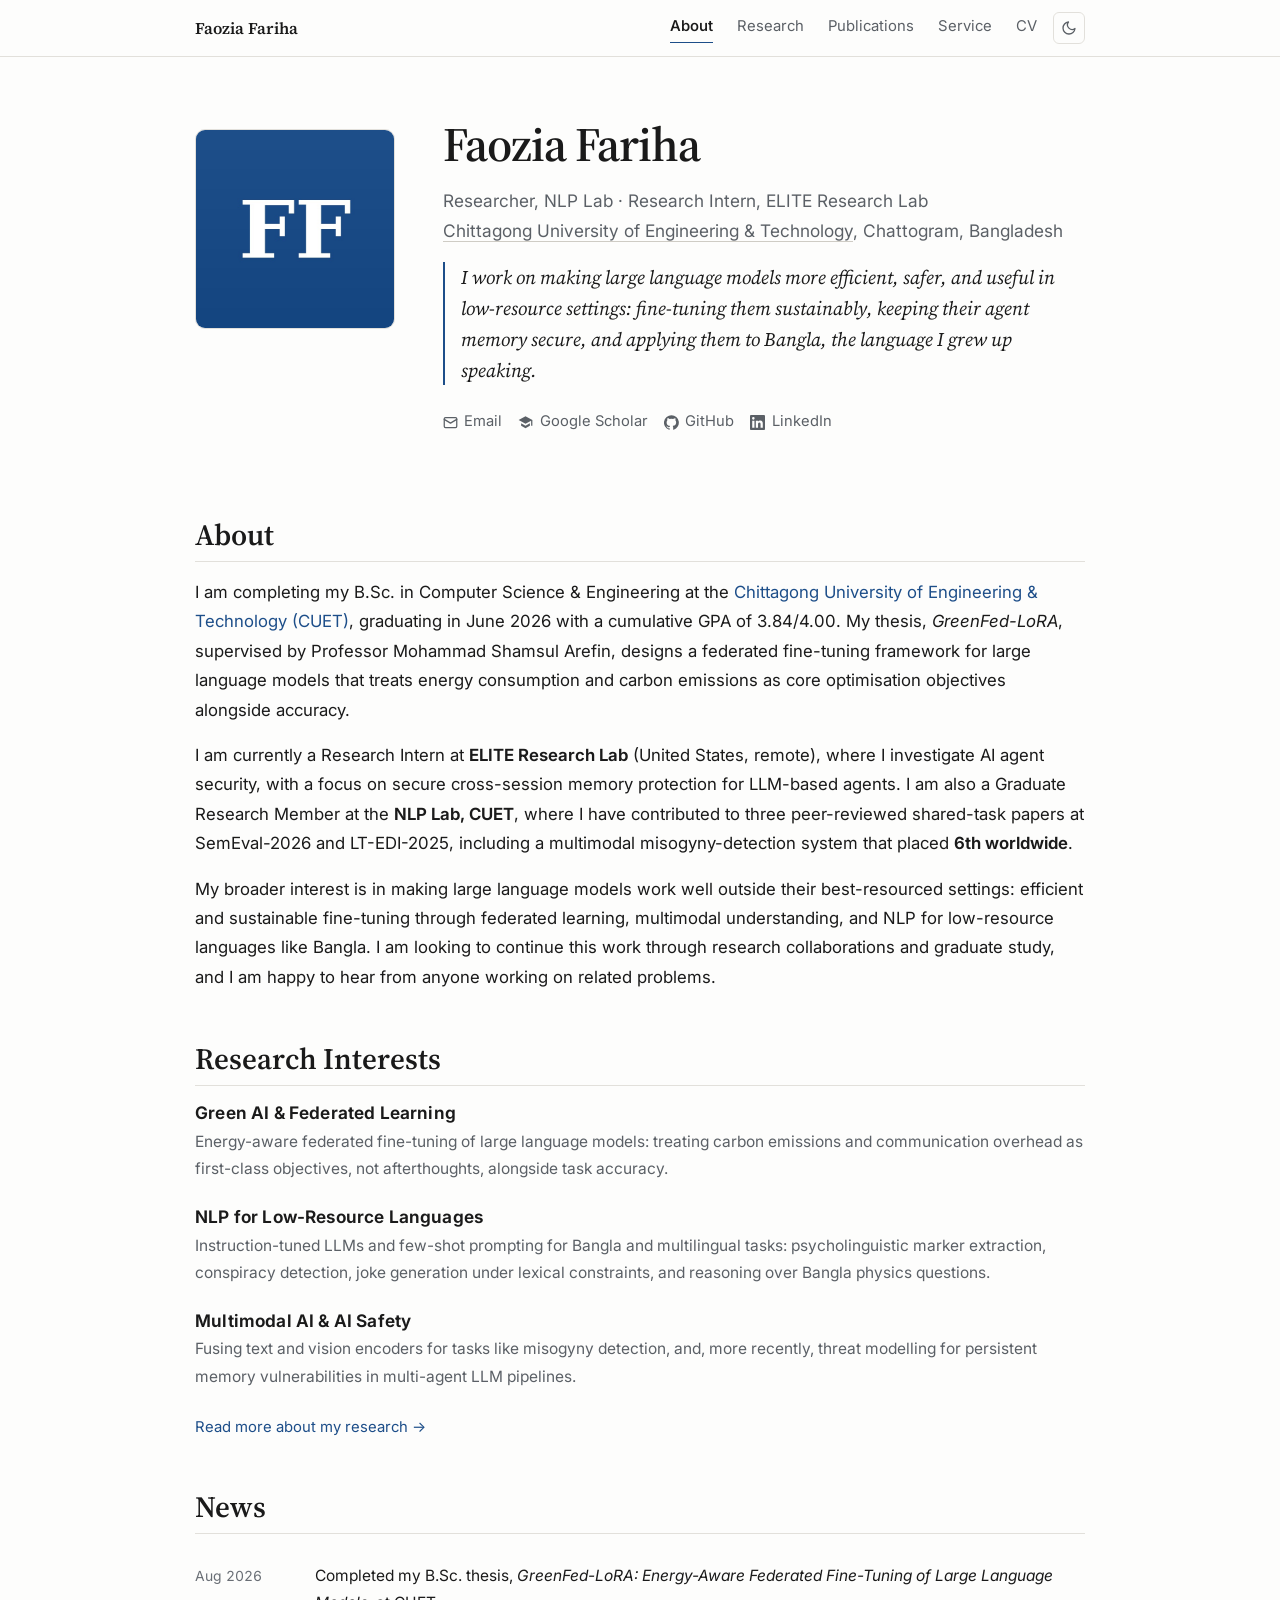
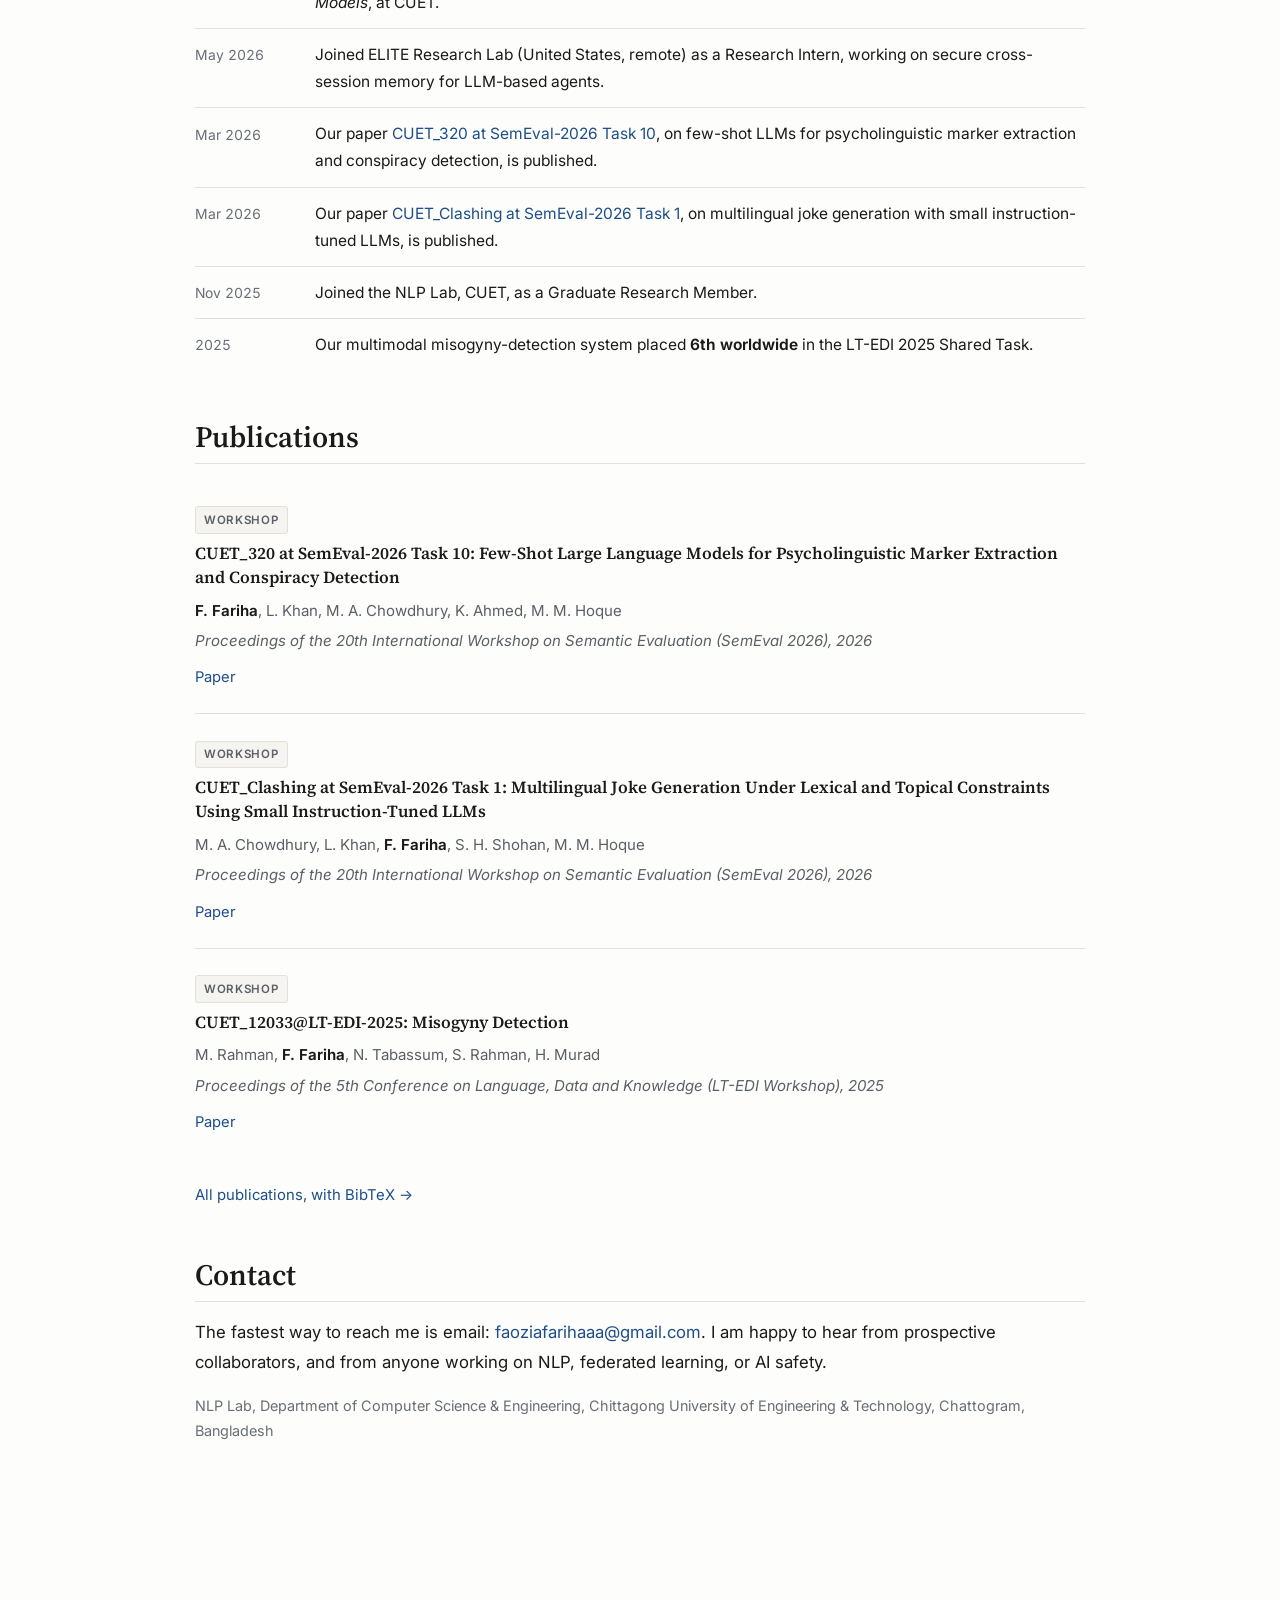
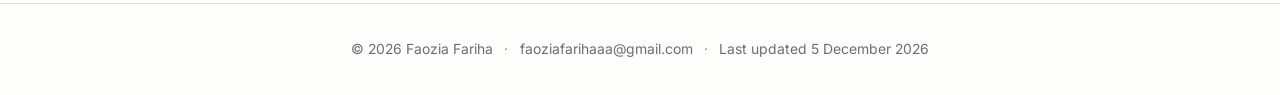
==== index.html @ 069e590f "Add personal website" ====
<!DOCTYPE html>
<html lang="en">
<head>
<meta charset="utf-8">
<meta name="viewport" content="width=device-width, initial-scale=1">
<title>Faozia Fariha</title>
<meta name="description" content="Faozia Fariha is a researcher at the NLP Lab, CUET, working on large language models, federated learning, multimodal AI, and AI safety.">
<meta name="author" content="Faozia Fariha">
<link rel="canonical" href="https://bountyhunter12.github.io/">

<!-- Open Graph / social preview -->
<meta property="og:type" content="website">
<meta property="og:title" content="Faozia Fariha">
<meta property="og:description" content="Researcher, NLP Lab, CUET. Large language models, federated learning, multimodal AI, and AI safety.">
<meta property="og:url" content="https://bountyhunter12.github.io/">
<meta property="og:image" content="https://bountyhunter12.github.io/assets/img/profile.jpg">
<meta name="twitter:card" content="summary">

<link rel="icon" href="assets/img/favicon.svg" type="image/svg+xml">
<link rel="apple-touch-icon" href="assets/img/profile.jpg">

<!-- ===== FONTS - identical on all pages ===== -->
<link rel="preconnect" href="https://fonts.googleapis.com">
<link rel="preconnect" href="https://fonts.gstatic.com" crossorigin>
<link rel="stylesheet" href="https://fonts.googleapis.com/css2?family=Inter:wght@400;500;600&family=Source+Serif+4:ital,opsz,wght@0,8..60,400;0,8..60,600;1,8..60,400&display=swap">
<link rel="stylesheet" href="assets/css/style.css">

<!-- ===== THEME INIT - identical on all pages. Must stay inline and before
      the body renders, otherwise the wrong theme flashes on load. ===== -->
<script>
(function(){try{var t=localStorage.getItem("theme");if(t==="dark"||t==="light"){document.documentElement.setAttribute("data-theme",t);}}catch(e){}})();
</script>

<!-- Structured data so search engines link the profile correctly -->
<script type="application/ld+json">
{
  "@context": "https://schema.org",
  "@type": "Person",
  "name": "Faozia Fariha",
  "givenName": "Faozia",
  "familyName": "Fariha",
  "jobTitle": "Researcher",
  "email": "mailto:faoziafarihaaa@gmail.com",
  "image": "https://bountyhunter12.github.io/assets/img/profile.jpg",
  "url": "https://bountyhunter12.github.io/",
  "worksFor": {
    "@type": "CollegeOrUniversity",
    "name": "Chittagong University of Engineering & Technology",
    "url": "https://cuet.ac.bd/"
  },
  "alumniOf": {
    "@type": "CollegeOrUniversity",
    "name": "Chittagong University of Engineering & Technology",
    "url": "https://cuet.ac.bd/"
  },
  "knowsAbout": [
    "Natural Language Processing",
    "Large Language Models",
    "Multimodal AI",
    "Federated Learning",
    "Green AI",
    "AI Safety & Security"
  ],
  "sameAs": [
    "https://scholar.google.com/citations?hl=en&user=2KRgeSgAAAAJ",
    "https://github.com/bountyhunter12",
    "https://www.linkedin.com/in/faozia-fariha"
  ]
}
</script>
</head>
<body>
<a class="skip-link" href="#main">Skip to content</a>

<!-- ===== NAV - identical on all pages. If you edit this, edit it in every
      .html file, then run `python check.py` to confirm they still match.
      See CONTENT-GUIDE.md. ===== -->
<nav class="site-nav" aria-label="Primary">
  <div class="site-nav__inner">
    <a class="site-nav__name" href="index.html">Faozia Fariha</a>
    <div class="site-nav__links">
      <a href="index.html" aria-current="page">About</a>
      <a href="research.html">Research</a>
      <a href="publications.html">Publications</a>
      <a href="teaching.html">Service</a>
      <a href="cv.html">CV</a>
    </div>
    <button class="theme-toggle" type="button" aria-label="Switch to dark theme">
      <svg class="icon-sun" viewBox="0 0 24 24" fill="none" stroke="currentColor" stroke-width="2" stroke-linecap="round" aria-hidden="true"><circle cx="12" cy="12" r="4.2"/><path d="M12 2v2M12 20v2M4.9 4.9l1.4 1.4M17.7 17.7l1.4 1.4M2 12h2M20 12h2M4.9 19.1l1.4-1.4M17.7 6.3l1.4-1.4"/></svg>
      <svg class="icon-moon" viewBox="0 0 24 24" fill="none" stroke="currentColor" stroke-width="2" stroke-linecap="round" stroke-linejoin="round" aria-hidden="true"><path d="M21 12.8A9 9 0 1 1 11.2 3a7 7 0 0 0 9.8 9.8z"/></svg>
    </button>
  </div>
</nav>

<main id="main">
  <header class="hero wrap">
    <img class="hero__photo" src="assets/img/profile.jpg" width="200" height="200"
         alt="Portrait of Faozia Fariha">
    <div>
      <h1 class="hero__name">Faozia Fariha</h1>
      <p class="hero__role">
        Researcher, NLP Lab &middot; Research Intern, ELITE Research Lab<br>
        <a href="https://cuet.ac.bd/" target="_blank" rel="noopener">Chittagong University of Engineering &amp; Technology</a>, Chattogram, Bangladesh
      </p>
      <p class="hero__tagline">
        I work on making large language models more efficient, safer, and
        useful in low-resource settings: fine-tuning them sustainably, keeping
        their agent memory secure, and applying them to Bangla, the language
        I grew up speaking.
      </p>
      <div class="contact-row">
        <a href="mailto:faoziafarihaaa@gmail.com">
          <svg viewBox="0 0 24 24" fill="none" stroke="currentColor" stroke-width="2" stroke-linecap="round" stroke-linejoin="round" aria-hidden="true"><rect x="2" y="4" width="20" height="16" rx="2"/><path d="m2 7 10 6 10-6"/></svg>
          Email
        </a>
        <a href="https://scholar.google.com/citations?hl=en&amp;user=2KRgeSgAAAAJ" target="_blank" rel="noopener">
          <svg viewBox="0 0 24 24" fill="currentColor" aria-hidden="true"><path d="M12 2 1 8l11 6 9-4.91V17h2V8L12 2zM5 13.18v4L12 21l7-3.82v-4L12 17l-7-3.82z"/></svg>
          Google Scholar
        </a>
        <a href="https://github.com/bountyhunter12" target="_blank" rel="noopener">
          <svg viewBox="0 0 24 24" fill="currentColor" aria-hidden="true"><path d="M12 .3a12 12 0 0 0-3.8 23.4c.6.1.8-.3.8-.6v-2c-3.3.7-4-1.6-4-1.6-.6-1.4-1.4-1.8-1.4-1.8-1-.7.1-.7.1-.7 1.2.1 1.8 1.2 1.8 1.2 1 1.8 2.8 1.3 3.5 1 .1-.8.4-1.3.7-1.6-2.7-.3-5.5-1.3-5.5-5.9 0-1.3.5-2.4 1.2-3.2-.1-.3-.5-1.5.1-3.2 0 0 1-.3 3.3 1.2a11.5 11.5 0 0 1 6 0c2.3-1.5 3.3-1.2 3.3-1.2.6 1.7.2 2.9.1 3.2.8.8 1.2 1.9 1.2 3.2 0 4.6-2.8 5.6-5.5 5.9.4.4.8 1.1.8 2.2v3.3c0 .3.2.7.8.6A12 12 0 0 0 12 .3"/></svg>
          GitHub
        </a>
        <a href="https://www.linkedin.com/in/faozia-fariha" target="_blank" rel="noopener">
          <svg viewBox="0 0 24 24" fill="currentColor" aria-hidden="true"><path d="M20.45 20.45h-3.56v-5.57c0-1.33-.02-3.04-1.85-3.04-1.85 0-2.14 1.45-2.14 2.94v5.67H9.34V9h3.42v1.56h.05a3.75 3.75 0 0 1 3.37-1.85c3.6 0 4.27 2.37 4.27 5.46v6.28zM5.34 7.43a2.06 2.06 0 1 1 0-4.13 2.06 2.06 0 0 1 0 4.13zM7.12 20.45H3.55V9h3.57v11.45zM22.22 0H1.77C.79 0 0 .77 0 1.72v20.56C0 23.23.79 24 1.77 24h20.45c.98 0 1.78-.77 1.78-1.72V1.72C24 .77 23.2 0 22.22 0z"/></svg>
          LinkedIn
        </a>
      </div>
    </div>
  </header>

  <div class="wrap">

    <section id="about">
      <h2>About</h2>
      <p>
        I am completing my B.Sc. in Computer Science &amp; Engineering at the
        <a href="https://cuet.ac.bd/" target="_blank" rel="noopener">Chittagong University of Engineering &amp; Technology (CUET)</a>,
        graduating in June&nbsp;2026 with a cumulative GPA of 3.84/4.00. My
        thesis, <em>GreenFed-LoRA</em>, supervised by Professor Mohammad
        Shamsul Arefin, designs a federated fine-tuning framework for large
        language models that treats energy consumption and carbon emissions
        as core optimisation objectives alongside accuracy.
      </p>
      <p>
        I am currently a Research Intern at <strong>ELITE Research Lab</strong>
        (United States, remote), where I investigate AI agent security, with a
        focus on secure cross-session memory protection for LLM-based agents.
        I am also a Graduate Research Member at the <strong>NLP Lab, CUET</strong>,
        where I have contributed to three peer-reviewed shared-task papers at
        SemEval-2026 and LT-EDI-2025, including a multimodal misogyny-detection
        system that placed <strong>6th worldwide</strong>.
      </p>
      <p>
        My broader interest is in making large language models work well
        outside their best-resourced settings: efficient and sustainable
        fine-tuning through federated learning, multimodal understanding, and
        NLP for low-resource languages like Bangla. I am looking to continue
        this work through research collaborations and graduate study, and I
        am happy to hear from anyone working on related problems.
      </p>
    </section>

    <section id="interests">
      <h2>Research Interests</h2>

      <div class="interest">
        <h3>Green AI &amp; Federated Learning</h3>
        <p>
          Energy-aware federated fine-tuning of large language models:
          treating carbon emissions and communication overhead as first-class
          objectives, not afterthoughts, alongside task accuracy.
        </p>
      </div>

      <div class="interest">
        <h3>NLP for Low-Resource Languages</h3>
        <p>
          Instruction-tuned LLMs and few-shot prompting for Bangla and
          multilingual tasks: psycholinguistic marker extraction, conspiracy
          detection, joke generation under lexical constraints, and reasoning
          over Bangla physics questions.
        </p>
      </div>

      <div class="interest">
        <h3>Multimodal AI &amp; AI Safety</h3>
        <p>
          Fusing text and vision encoders for tasks like misogyny detection,
          and, more recently, threat modelling for persistent memory
          vulnerabilities in multi-agent LLM pipelines.
        </p>
      </div>

      <p class="section-more">
        <a href="research.html">Read more about my research &rarr;</a>
      </p>
    </section>

    <section id="news">
      <h2>News</h2>
      <!-- ===== NEWS - newest first. To add an item, copy one <li> block. ===== -->
      <ul class="news">
        <li>
          <time datetime="2026-08">Aug 2026</time>
          <p>Completed my B.Sc. thesis, <em>GreenFed-LoRA: Energy-Aware Federated Fine-Tuning of Large Language Models</em>, at CUET.</p>
        </li>
        <li>
          <time datetime="2026-05">May 2026</time>
          <p>Joined ELITE Research Lab (United States, remote) as a Research Intern, working on secure cross-session memory for LLM-based agents.</p>
        </li>
        <li>
          <time datetime="2026-03">Mar 2026</time>
          <p>Our paper <a href="publications.html#pub-semeval10-2026">CUET_320 at SemEval-2026 Task 10</a>, on few-shot LLMs for psycholinguistic marker extraction and conspiracy detection, is published.</p>
        </li>
        <li>
          <time datetime="2026-03">Mar 2026</time>
          <p>Our paper <a href="publications.html#pub-semeval1-2026">CUET_Clashing at SemEval-2026 Task 1</a>, on multilingual joke generation with small instruction-tuned LLMs, is published.</p>
        </li>
        <li>
          <time datetime="2025-11">Nov 2025</time>
          <p>Joined the NLP Lab, CUET, as a Graduate Research Member.</p>
        </li>
        <li>
          <time datetime="2025">2025</time>
          <p>Our multimodal misogyny-detection system placed <strong>6th worldwide</strong> in the LT-EDI 2025 Shared Task.</p>
        </li>
      </ul>
    </section>

    <section id="publications">
      <h2>Publications</h2>

      <!-- Publication entries are maintained in full on publications.html.
           These summaries mirror that list; keep the two in sync. -->
      <article class="pub" id="pub-semeval10-2026">
        <span class="tag tag--muted">Workshop</span>
        <h3 class="pub__title">CUET_320 at SemEval-2026 Task 10: Few-Shot Large Language Models for Psycholinguistic Marker Extraction and Conspiracy Detection</h3>
        <p class="pub__authors"><span class="me">F. Fariha</span>, L. Khan, M. A. Chowdhury, K. Ahmed, M. M. Hoque</p>
        <p class="pub__venue">Proceedings of the 20th International Workshop on Semantic Evaluation (SemEval 2026), 2026</p>
        <div class="pub__actions">
          <a class="btn-link" href="https://aclanthology.org/2026.semeval-1.432/" target="_blank" rel="noopener">Paper</a>
        </div>
      </article>

      <article class="pub" id="pub-semeval1-2026">
        <span class="tag tag--muted">Workshop</span>
        <h3 class="pub__title">CUET_Clashing at SemEval-2026 Task 1: Multilingual Joke Generation Under Lexical and Topical Constraints Using Small Instruction-Tuned LLMs</h3>
        <p class="pub__authors">M. A. Chowdhury, L. Khan, <span class="me">F. Fariha</span>, S. H. Shohan, M. M. Hoque</p>
        <p class="pub__venue">Proceedings of the 20th International Workshop on Semantic Evaluation (SemEval 2026), 2026</p>
        <div class="pub__actions">
          <a class="btn-link" href="https://aclanthology.org/2026.semeval-1.359/" target="_blank" rel="noopener">Paper</a>
        </div>
      </article>

      <article class="pub" id="pub-ltedi-2025">
        <span class="tag tag--muted">Workshop</span>
        <h3 class="pub__title">CUET_12033@LT-EDI-2025: Misogyny Detection</h3>
        <p class="pub__authors">M. Rahman, <span class="me">F. Fariha</span>, N. Tabassum, S. Rahman, H. Murad</p>
        <p class="pub__venue">Proceedings of the 5th Conference on Language, Data and Knowledge (LT-EDI Workshop), 2025</p>
        <div class="pub__actions">
          <a class="btn-link" href="https://aclanthology.org/2025.ltedi-1.22/" target="_blank" rel="noopener">Paper</a>
        </div>
      </article>

      <p class="section-more">
        <a href="publications.html">All publications, with BibTeX &rarr;</a>
      </p>
    </section>

    <section id="contact">
      <h2>Contact</h2>
      <p>
        The fastest way to reach me is email:
        <a href="mailto:faoziafarihaaa@gmail.com">faoziafarihaaa@gmail.com</a>.
        I am happy to hear from prospective collaborators, and from anyone
        working on NLP, federated learning, or AI safety.
      </p>
      <p class="faint">
        NLP Lab, Department of Computer Science &amp; Engineering, Chittagong
        University of Engineering &amp; Technology, Chattogram, Bangladesh
      </p>
    </section>

  </div>
</main>

<!-- ===== FOOTER - identical on all pages ===== -->
<footer class="site-footer">
  <div class="site-footer__inner">
    <p>
      &copy; <span id="year">2026</span> Faozia Fariha
      <span class="sep" aria-hidden="true">&middot;</span>
      <a href="mailto:faoziafarihaaa@gmail.com">faoziafarihaaa@gmail.com</a>
      <span class="sep" aria-hidden="true">&middot;</span>
      <span class="nowrap">Last updated <time id="updated" datetime="2026-09-06">6 September 2026</time></span>
    </p>
  </div>
</footer>

<script src="assets/js/main.js"></script>
</body>
</html>
---- assets/css/style.css ----
/* ==========================================================================
   Faozia Fariha - academic site
   Single stylesheet. No frameworks, no build step.
   Sections: 1 tokens | 2 reset | 3 typography | 4 layout | 5 nav | 6 hero
             7 components | 8 footer | 9 responsive | 10 print
   ========================================================================== */

/* ---------- 1. Design tokens ---------- */
:root {
  --bg:            #fdfdfc;
  --bg-surface:    #f5f4f1;
  --text:          #1a1a1a;
  --text-muted:    #5b6066;
  --text-faint:    #696e75;   /* 4.5:1 on --bg; do not lighten past this */
  --border:        #e2e0db;
  --border-strong: #cfccc5;
  --accent:        #1d4e89;
  --accent-hover:  #143761;
  --accent-soft:   #eaf0f8;
  --warn:          #a1442a;   /* pitfall callouts; 6:1 on --bg */
  --selection:     #d8e4f2;

  --font-serif: "Source Serif 4", Charter, Georgia, "Times New Roman", serif;
  --font-sans:  Inter, -apple-system, BlinkMacSystemFont, "Segoe UI", Roboto, Helvetica, Arial, sans-serif;
  --font-mono:  ui-monospace, SFMono-Regular, Menlo, Consolas, monospace;

  /* One column width for nav, hero, content, and footer, so the page keeps a
     single left edge. Splitting these produced a visible step mid-page.
     930 - 2x20 gutters = 890px of content. */
  --measure: 930px;
  --gutter:  20px;

  --space-1: .25rem; --space-2: .5rem;  --space-3: .75rem; --space-4: 1rem;
  --space-5: 1.5rem; --space-6: 2rem;   --space-7: 3rem;   --space-8: 4.5rem;

  --radius:    6px;
  --radius-lg: 10px;
}

/* Dark palette applies for the explicit toggle AND for system dark when the
   user has not explicitly chosen light. Both blocks are required. */
@media (prefers-color-scheme: dark) {
  :root:not([data-theme="light"]) {
    --bg:            #14161a;
    --bg-surface:    #1b1e24;
    --text:          #e7e5e2;
    --text-muted:    #a8adb4;
    --text-faint:    #8b919a;
    --border:        #31353d;
    --border-strong: #3a3f48;
    --accent:        #8fb8e8;
    --accent-hover:  #b0cef1;
    --accent-soft:   #1e2a3a;
    --warn:          #e0916f;
    --selection:     #2b3d55;
  }
}
:root[data-theme="dark"] {
  --bg:            #14161a;
  --bg-surface:    #1b1e24;
  --text:          #e7e5e2;
  --text-muted:    #a8adb4;
  --text-faint:    #8b919a;
  --border:        #31353d;
  --border-strong: #3a3f48;
  --accent:        #8fb8e8;
  --accent-hover:  #b0cef1;
  --accent-soft:   #1e2a3a;
  --warn:          #e0916f;
  --selection:     #2b3d55;
}

/* ---------- 2. Reset ---------- */
*, *::before, *::after { box-sizing: border-box; }
html { -webkit-text-size-adjust: 100%; scroll-behavior: smooth; scroll-padding-top: 5rem; }
@media (prefers-reduced-motion: reduce) {
  html { scroll-behavior: auto; }
  *, *::before, *::after { animation-duration: .01ms !important; transition-duration: .01ms !important; }
}
body {
  margin: 0;
  background: var(--bg);
  color: var(--text);
  font-family: var(--font-sans);
  font-size: 1.05rem;
  line-height: 1.75;
  -webkit-font-smoothing: antialiased;
  text-rendering: optimizeLegibility;
  /* Push the footer to the bottom of the viewport when content is short. */
  min-height: 100vh;
  min-height: 100dvh;
  display: flex;
  flex-direction: column;
  /* DOIs and URLs are single unbreakable tokens; without this they overflow
     the viewport on a 320px phone. */
  overflow-wrap: break-word;
}
::selection { background: var(--selection); }
img { max-width: 100%; height: auto; display: block; }

/* ---------- 3. Typography ---------- */
h1, h2, h3, h4 {
  font-family: var(--font-serif); font-weight: 600; line-height: 1.25;
  color: var(--text); margin: 0;
}
h1 { font-size: 3rem; letter-spacing: -.02em; }
h2 {
  font-size: 1.85rem; margin-top: var(--space-7); margin-bottom: var(--space-4);
  padding-bottom: var(--space-2); border-bottom: 1px solid var(--border);
}
h3 { font-size: 1.15rem; margin-top: var(--space-6); margin-bottom: var(--space-2); }
h4 { font-size: 1rem; margin-bottom: var(--space-1); }
p  { margin: 0 0 var(--space-4); }
a  {
  color: var(--accent); text-decoration: none;
  border-bottom: 1px solid transparent; transition: color .15s, border-color .15s;
}
a:hover { color: var(--accent-hover); border-bottom-color: currentColor; }
a:focus-visible, button:focus-visible, summary:focus-visible {
  outline: 2px solid var(--accent); outline-offset: 3px; border-radius: 2px;
}
strong { font-weight: 650; color: var(--text); }
ul, ol { margin: 0 0 var(--space-4); padding-left: 1.3rem; }
li { margin-bottom: var(--space-2); }
li::marker { color: var(--text-faint); }
code {
  font-family: var(--font-mono); font-size: .875em; background: var(--bg-surface);
  padding: .12em .35em; border-radius: 3px; border: 1px solid var(--border);
}
hr { border: 0; border-top: 1px solid var(--border); margin: var(--space-7) 0; }

blockquote {
  margin: var(--space-5) 0; padding-left: var(--space-5);
  border-left: 2px solid var(--border-strong);
  color: var(--text-muted); font-style: italic;
}
blockquote p:last-child { margin-bottom: 0; }
pre {
  margin: 0 0 var(--space-4); padding: var(--space-4);
  background: var(--bg-surface); border: 1px solid var(--border);
  border-radius: var(--radius); font-family: var(--font-mono);
  font-size: .82rem; line-height: 1.6; overflow-x: auto;
}
pre code { background: none; border: 0; padding: 0; font-size: inherit; }
figure { margin: var(--space-6) 0; }
figcaption {
  font-size: .87rem; color: var(--text-faint);
  margin-top: var(--space-3); text-align: center;
}

.muted { color: var(--text-muted); }
.faint { color: var(--text-faint); font-size: .9rem; }
.nowrap { white-space: nowrap; }
.lead  { font-size: 1.1rem; line-height: 1.62; color: var(--text-muted); }
.visually-hidden {
  position: absolute; width: 1px; height: 1px; padding: 0; margin: -1px;
  overflow: hidden; clip: rect(0 0 0 0); white-space: nowrap; border: 0;
}

/* ---------- 4. Layout ---------- */
.skip-link {
  position: absolute; left: var(--space-4); top: -100px; z-index: 100;
  background: var(--accent); color: #fdfdfc; padding: var(--space-2) var(--space-4);
  border-radius: var(--radius); transition: top .15s;
}
.skip-link:focus { top: var(--space-4); }
/* --accent is light in dark mode, so the label flips to dark ink. */
:root[data-theme="dark"] .skip-link { color: #14161a; }
@media (prefers-color-scheme: dark) {
  :root:not([data-theme="light"]) .skip-link { color: #14161a; }
}

.wrap { max-width: var(--measure); margin: 0 auto; padding: 0 var(--gutter); }
main       { padding-bottom: var(--space-8); flex: 1 0 auto; }
[id]       { scroll-margin-top: 5rem; }   /* clear the sticky nav on jumps */
.page-head { padding-top: var(--space-7); }
.page-head h1 { margin-bottom: var(--space-3); }

/* ---------- 5. Navigation ---------- */
.site-nav {
  position: sticky; top: 0; z-index: 50;
  background: var(--bg);
  border-bottom: 1px solid var(--border);
}
@supports (backdrop-filter: blur(10px)) {
  .site-nav {
    background: color-mix(in srgb, var(--bg) 86%, transparent);
    backdrop-filter: saturate(180%) blur(10px);
    -webkit-backdrop-filter: saturate(180%) blur(10px);
  }
}
.site-nav__inner {
  max-width: var(--measure); margin: 0 auto; padding: var(--space-3) var(--gutter);
  display: flex; align-items: center; justify-content: space-between; gap: var(--space-4);
}
.site-nav__name {
  font-family: var(--font-serif); font-weight: 600; font-size: 1.02rem;
  color: var(--text); border-bottom: 0; white-space: nowrap;
}
.site-nav__name:hover { color: var(--accent); border-bottom: 0; }
.site-nav__links {
  display: flex; align-items: center; gap: var(--space-5);
  flex-wrap: wrap; margin-left: auto;
}
.site-nav__links a {
  font-size: .93rem; color: var(--text-muted);
  border-bottom: 1.5px solid transparent; padding-bottom: 2px;
}
.site-nav__links a:hover { color: var(--text); border-bottom-color: var(--border-strong); }
.site-nav__links a[aria-current="page"] {
  color: var(--text); font-weight: 550; border-bottom-color: var(--accent);
}

.theme-toggle {
  display: inline-flex; align-items: center; justify-content: center;
  width: 32px; height: 32px; padding: 0; flex: none;
  background: transparent; border: 1px solid var(--border); border-radius: var(--radius);
  color: var(--text-muted); cursor: pointer;
  transition: color .15s, border-color .15s, background .15s;
}
.theme-toggle:hover { color: var(--text); border-color: var(--border-strong); background: var(--bg-surface); }
.theme-toggle svg { width: 16px; height: 16px; }
/* The icon names the theme the button switches TO, matching its aria-label. */
.theme-toggle .icon-sun { display: none; }
:root[data-theme="dark"] .theme-toggle .icon-sun  { display: block; }
:root[data-theme="dark"] .theme-toggle .icon-moon { display: none; }
@media (prefers-color-scheme: dark) {
  :root:not([data-theme="light"]) .theme-toggle .icon-sun  { display: block; }
  :root:not([data-theme="light"]) .theme-toggle .icon-moon { display: none; }
}

/* ---------- 6. Hero (homepage) ---------- */
/* The horizontal padding must use --gutter: .hero is declared after .wrap, so
   a `padding: x y z` shorthand here overrides .wrap's gutters entirely. */
.hero {
  display: grid; grid-template-columns: 200px 1fr; gap: var(--space-7);
  align-items: start; padding: var(--space-8) var(--gutter) var(--space-6);
}
.hero__photo {
  width: 200px; height: 200px; border-radius: var(--radius-lg);
  object-fit: cover; border: 1px solid var(--border); background: var(--bg-surface);
}
/* Optical alignment with the photo. The h1's box top already sits level with
   the image, but the cap height of the first letter lands 0.3125em lower:
   half-leading, plus the gap between the font's ascender and its cap height.
   Measured on Source Serif 4 (ascender 50, cap 32 at 48px, line-height 1.25).
   Expressed in em so it stays correct at every heading size. */
.hero__name { font-size: 3rem; margin-top: -.3125em; margin-bottom: var(--space-3); }
.hero__role { font-size: 1.08rem; color: var(--text-muted); margin-bottom: var(--space-4); }
.hero__role a { color: var(--text-muted); border-bottom: 1px solid var(--border-strong); }
.hero__role a:hover { color: var(--accent); }
.hero__tagline {
  font-family: var(--font-serif); font-size: 1.2rem; font-style: italic;
  line-height: 1.6; color: var(--text); margin: 0 0 var(--space-5);
  padding-left: var(--space-4); border-left: 2px solid var(--accent);
}

/* Contact / social row */
.contact-row { display: flex; flex-wrap: wrap; gap: var(--space-2) var(--space-4); align-items: center; }
.contact-row a {
  display: inline-flex; align-items: center; gap: .4rem;
  font-size: .92rem; color: var(--text-muted); border-bottom: 1px solid transparent;
}
.contact-row a:hover { color: var(--accent); border-bottom-color: currentColor; }
.contact-row svg { width: 15px; height: 15px; flex: none; }

/* ---------- 7. Components ---------- */

/* Research interest blocks */
.interest { margin-bottom: var(--space-5); }
.interest h3 {
  margin-top: 0; margin-bottom: var(--space-1); font-family: var(--font-sans);
  font-size: 1.08rem; font-weight: 650; letter-spacing: .01em;
}
.interest p { margin: 0; color: var(--text-muted); font-size: .97rem; }

/* News list */
.news { list-style: none; padding: 0; margin: 0; }
.news li {
  display: grid; grid-template-columns: 6.5rem 1fr; gap: var(--space-4);
  padding: var(--space-3) 0; border-bottom: 1px solid var(--border); margin: 0;
}
.news li:last-child { border-bottom: 0; }
/* .news li sets display:grid, which would otherwise beat the [hidden] default. */
.news li[hidden] { display: none; }
.news-toggle {
  display: inline-flex; align-items: center; gap: .35rem;
  margin-top: var(--space-4);
  font-family: var(--font-sans); font-size: .84rem; line-height: 1.5;
  padding: .3rem .7rem; border-radius: var(--radius);
  border: 1px solid var(--border-strong); color: var(--text-muted);
  background: transparent; cursor: pointer;
}
.news-toggle:hover { color: var(--accent); border-color: var(--accent); background: var(--accent-soft); }
.news-toggle::after {
  content: ""; width: 7px; height: 7px;
  border-right: 1.5px solid currentColor; border-bottom: 1.5px solid currentColor;
  transform: translateY(-2px) rotate(45deg); transition: transform .15s;
}
.news-toggle[aria-expanded="true"]::after { transform: translateY(1px) rotate(-135deg); }
.news time {
  color: var(--text-faint); font-size: .87rem;
  font-variant-numeric: tabular-nums; padding-top: .15rem;
}
.news p { margin: 0; font-size: .97rem; }

/* Publication entries */
.pub { padding: var(--space-5) 0; border-bottom: 1px solid var(--border); }
.pub:last-of-type { border-bottom: 0; }
.pub__title {
  font-family: var(--font-serif); font-size: 1.06rem; font-weight: 600;
  line-height: 1.4; margin: 0 0 var(--space-2);
}
.pub__authors { font-size: .94rem; color: var(--text-muted); margin: 0 0 var(--space-1); }
.pub__authors .me { color: var(--text); font-weight: 650; }
.pub__venue { font-size: .94rem; color: var(--text-muted); font-style: italic; margin: 0 0 var(--space-3); }
/* DOI and BibTeX sit on one action row. When the BibTeX panel opens it takes
   the full width so the code block is not squeezed into a chip-sized column. */
.pub__actions {
  display: flex; flex-wrap: wrap; align-items: flex-start;
  gap: var(--space-3); margin-top: var(--space-3);
}
.pub__actions .bibtex { margin: 0; display: flex; flex-direction: column; align-items: flex-start; }
.pub__actions .bibtex[open] { flex: 1 1 100%; }
.pub__actions .bibtex[open] summary::before { content: none; }

.tag {
  display: inline-block; font-size: .72rem; font-weight: 600; letter-spacing: .06em;
  text-transform: uppercase; padding: .18rem .5rem; border-radius: 3px;
  background: var(--accent-soft); color: var(--accent); border: 1px solid transparent;
  margin-bottom: var(--space-2);
}
.tag--muted { background: var(--bg-surface); color: var(--text-muted); border-color: var(--border); }

.btn-link, .bibtex summary {
  display: inline-flex; align-items: center; gap: .3rem;
  font-family: var(--font-sans); font-size: .92rem; line-height: 1.5;
  padding: 0; border: 0; border-bottom: 1px solid transparent;
  color: var(--accent); background: none; cursor: pointer; white-space: nowrap;
}
.btn-link:hover, .bibtex summary:hover {
  color: var(--accent-hover); border-bottom-color: currentColor;
}
/* Separates the run without needing markup between the link and the details. */
.pub__actions .bibtex summary::before {
  content: "\0000B7"; margin-right: .7rem; color: var(--text-faint);
  border-bottom: 0; cursor: default;
}

/* BibTeX disclosure */
.bibtex { margin-top: var(--space-3); }
.bibtex summary { list-style: none; user-select: none; }
.bibtex summary::-webkit-details-marker { display: none; }
/* Chevron that rotates when the panel opens. */
.bibtex summary::after {
  content: ""; width: 7px; height: 7px; margin-left: .1rem;
  border-right: 1.5px solid currentColor; border-bottom: 1.5px solid currentColor;
  transform: translateY(-2px) rotate(45deg); transition: transform .15s;
}
.bibtex[open] summary::after { transform: translateY(1px) rotate(-135deg); }
.bibtex[open] summary { margin-bottom: var(--space-3); }
.bibtex__panel { position: relative; }
.bibtex__copy {
  position: absolute; top: var(--space-2); right: var(--space-2);
  font-family: var(--font-sans); font-size: .74rem; line-height: 1;
  padding: .3rem .5rem; border-radius: 4px; cursor: pointer;
  border: 1px solid var(--border-strong); background: var(--bg); color: var(--text-muted);
}
.bibtex__copy:hover { color: var(--accent); border-color: var(--accent); }
.bibtex pre {
  margin: 0; padding: var(--space-4) var(--space-6) var(--space-4) var(--space-4);
  background: var(--bg-surface);
  border: 1px solid var(--border); border-radius: var(--radius);
  font-family: var(--font-mono); font-size: .78rem; line-height: 1.55;
  overflow-x: auto; color: var(--text-muted);
}

/* CV / timeline entries */
.entry { margin-bottom: var(--space-5); }
.entry__head {
  display: flex; justify-content: space-between; align-items: baseline;
  gap: var(--space-4); flex-wrap: wrap;
}
.entry__title { font-family: var(--font-serif); font-size: 1.05rem; font-weight: 600; margin: 0; }
.entry__date {
  font-size: .87rem; color: var(--text-faint); font-variant-numeric: tabular-nums;
  white-space: nowrap; flex: none;
}
.entry__sub { font-size: .95rem; color: var(--text-muted); font-style: italic; margin: .1rem 0 var(--space-2); }
.entry ul { margin-bottom: 0; }
.entry ul li { font-size: .96rem; color: var(--text-muted); }

/* Vertical timeline: a rail with one node per entry. Used for education,
   appointments, projects, and supervision. */
.timeline { position: relative; padding-left: 2rem; }
.timeline::before {
  content: ""; position: absolute; left: 5px; top: .35rem; bottom: .5rem;
  width: 2px; background: var(--border); border-radius: 1px;
}
.timeline .entry { position: relative; }
.timeline .entry:last-child { margin-bottom: 0; }
.timeline .entry::before {
  content: ""; position: absolute; left: -2rem; top: .3rem;
  width: 12px; height: 12px; border-radius: 50%;
  background: var(--bg); border: 2px solid var(--accent);
}

/* Definition-style rows (skills, languages) */
.rows { display: grid; gap: var(--space-3); margin: 0; }
.row { display: grid; grid-template-columns: 11rem 1fr; gap: var(--space-4); align-items: baseline; }
.row dt { font-weight: 600; font-size: .93rem; }
.row dd { margin: 0; color: var(--text-muted); font-size: .96rem; }

/* Callout / download */
.callout {
  display: flex; align-items: center; justify-content: space-between; gap: var(--space-4);
  flex-wrap: wrap; padding: var(--space-4) var(--space-5);
  background: var(--bg-surface); border: 1px solid var(--border); border-radius: var(--radius-lg);
  margin-bottom: var(--space-6);
}
.callout p { margin: 0; font-size: .95rem; color: var(--text-muted); }
.btn {
  display: inline-flex; align-items: center; gap: .45rem; flex: none;
  background: var(--accent); color: #fdfdfc; font-size: .92rem; font-weight: 550;
  padding: .5rem 1rem; border-radius: var(--radius); border: 1px solid var(--accent);
}
.btn:hover {
  background: var(--accent-hover); border-color: var(--accent-hover);
  color: #fdfdfc; border-bottom-color: var(--accent-hover);
}
:root[data-theme="dark"] .btn, :root[data-theme="dark"] .btn:hover { color: #14161a; }
@media (prefers-color-scheme: dark) {
  :root:not([data-theme="light"]) .btn,
  :root:not([data-theme="light"]) .btn:hover { color: #14161a; }
}
.btn svg { width: 15px; height: 15px; }

.section-more { margin-top: var(--space-5); font-size: .93rem; }

/* ---------- 7b. Notes and long-form posts ---------- */

/* Index listing */
.note-list { list-style: none; padding: 0; margin: 0; }
.note-card {
  display: grid; grid-template-columns: 104px 1fr; gap: var(--space-5);
  align-items: start; padding: var(--space-5) 0;
  border-bottom: 1px solid var(--border); margin: 0;
}
.note-card:last-child { border-bottom: 0; }
.note-card__thumb {
  width: 104px; height: 104px; border-radius: var(--radius);
  border: 1px solid var(--border); background: var(--bg-surface);
}
.note-card__title {
  font-family: var(--font-serif); font-size: 1.14rem; font-weight: 600;
  line-height: 1.35; margin: 0 0 var(--space-1);
}
.note-card__title a { color: var(--text); }
.note-card__title a:hover { color: var(--accent); }
.note-card__meta {
  font-size: .85rem; color: var(--text-faint);
  font-variant-numeric: tabular-nums; margin: 0 0 var(--space-2);
}
.note-card p { margin: 0; font-size: .97rem; color: var(--text-muted); }

/* Post header and hero figure */
.post-head { padding-top: var(--space-7); margin-bottom: var(--space-5); }
.post-head h1 { font-size: 2.6rem; line-height: 1.2; margin-bottom: var(--space-3); }
.post-meta {
  font-size: .88rem; color: var(--text-faint);
  font-variant-numeric: tabular-nums; margin: 0;
}
.hero-figure {
  display: block; width: 100%; height: auto;
  border: 1px solid var(--border); border-radius: var(--radius-lg);
  margin-bottom: var(--space-6); background: var(--bg-surface);
}

/* Numbered pipeline stages. Plain HTML rather than SVG so the text stays
   selectable, translatable, and legible at every width. */
.stages { list-style: none; padding: 0; margin: 0 0 var(--space-6); counter-reset: stage; }
.stage {
  display: grid; grid-template-columns: 2.1rem 1fr; gap: var(--space-4);
  padding: var(--space-5) 0; border-bottom: 1px solid var(--border);
  margin: 0; counter-increment: stage;
}
.stage:last-child { border-bottom: 0; }
.stage::before {
  content: counter(stage);
  font-family: var(--font-serif); font-size: 1.25rem; font-weight: 600;
  color: var(--accent); line-height: 1.3;
}
.stage h3 { margin: 0 0 var(--space-2); font-size: 1.06rem; }
.stage p { margin: 0 0 var(--space-3); font-size: .98rem; }
.stage p:last-child { margin-bottom: 0; }
.stage__mistake {
  border-left: 2px solid var(--warn); padding-left: var(--space-4);
  color: var(--text-muted);
}
.stage__mistake strong { color: var(--warn); }

/* Standalone pitfall callout */
.pitfall {
  background: var(--bg-surface);
  border: 1px solid var(--border); border-left: 3px solid var(--warn);
  border-radius: var(--radius); padding: var(--space-4) var(--space-5);
  margin: var(--space-5) 0;
}
.pitfall h4 {
  font-family: var(--font-sans); font-size: .76rem; font-weight: 650;
  letter-spacing: .07em; text-transform: uppercase;
  color: var(--warn); margin: 0 0 var(--space-2);
}
.pitfall p { margin: 0 0 var(--space-3); font-size: .97rem; }
.pitfall p:last-child { margin-bottom: 0; }

/* Closing checklist */
.checklist { list-style: none; padding: 0; margin: 0 0 var(--space-4); }
.checklist li {
  position: relative; padding-left: 1.75rem;
  margin-bottom: var(--space-3); font-size: .98rem;
}
.checklist li::before {
  content: ""; position: absolute; left: 0; top: .5em;
  width: 9px; height: 9px; border-radius: 2px;
  border: 1.5px solid var(--accent);
}

/* ---------- 7c. Back to top ---------- */
/* Injected by main.js, so it needs no markup on any page. */
.to-top {
  position: fixed;
  right: clamp(16px, 3vw, 32px);
  bottom: clamp(16px, 3vw, 32px);
  z-index: 60;
  width: 44px; height: 44px; padding: 0;
  display: inline-flex; align-items: center; justify-content: center;
  border-radius: 50%;
  border: 1px solid var(--border-strong);
  background: var(--bg-surface);
  color: var(--text-muted);
  cursor: pointer;

  /* Hidden until the reader has scrolled. visibility keeps it out of the tab
     order while hidden; opacity and transform do the actual animation. */
  opacity: 0;
  visibility: hidden;
  transform: translateY(12px) scale(.9);
  transition: opacity .28s ease,
              transform .28s cubic-bezier(.22, .9, .3, 1),
              visibility .28s,
              background .18s ease,
              border-color .18s ease;
}
.to-top.is-visible { opacity: 1; visibility: visible; transform: none; }
.to-top:hover { color: var(--accent); border-color: var(--accent); }
.to-top svg { width: 19px; height: 19px; display: block; }

@media (prefers-reduced-motion: reduce) {
  .to-top { transition: opacity .01ms, visibility .01ms; transform: none; }
}

/* ---------- 8. Footer ---------- */
.site-footer {
  border-top: 1px solid var(--border); padding: var(--space-6) 0;
  margin-top: var(--space-8); color: var(--text-faint); font-size: .87rem;
  flex-shrink: 0;
}
.site-footer__inner {
  max-width: var(--measure); margin: 0 auto; padding: 0 var(--gutter);
  text-align: center;
}
.site-footer p { margin: 0; line-height: 1.9; }
.site-footer .sep { margin: 0 .45rem; color: var(--text-faint); opacity: .7; }
.site-footer a { color: var(--text-faint); }
.site-footer a:hover { color: var(--accent); }

/* ---------- 9. Responsive ---------- */

/* Below this width the name and five links no longer fit on one line, so the
   nav becomes two tidy rows instead of wrapping raggedly. */
@media (max-width: 780px) {
  .site-nav__inner { flex-wrap: wrap; padding: var(--space-2) var(--gutter); }
  .site-nav__name { order: 1; font-size: .98rem; }
  .theme-toggle   { order: 2; margin-left: auto; }
  .site-nav__links {
    order: 3; flex-basis: 100%; margin-left: 0;
    justify-content: space-between; gap: var(--space-2); flex-wrap: nowrap;
  }
  /* Vertical padding brings each link to a ~44px touch target. */
  .site-nav__links a { font-size: .85rem; padding: .7rem 0; }
  [id] { scroll-margin-top: 6.5rem; }
}

@media (max-width: 980px) {
  h1, .hero__name { font-size: 2.5rem; }
  .post-head h1 { font-size: 2.2rem; }
  h2 { font-size: 1.6rem; }
}

@media (max-width: 700px) {
  body { font-size: 1rem; }
  h1, .hero__name { font-size: 1.95rem; }
  .post-head h1 { font-size: 1.75rem; }
  h2 { font-size: 1.35rem; margin-top: var(--space-7); }
  /* Gutters must change at the same breakpoint for nav, content, and
     footer, or the page gains a step in its left edge. */
  :root { --gutter: 16px; }
  .hero { grid-template-columns: 1fr; gap: var(--space-5); padding: var(--space-6) var(--gutter) var(--space-5); }
  .hero__photo { width: 140px; height: 140px; }
  .hero__name { margin-top: 0; }
  .news li { grid-template-columns: 1fr; gap: var(--space-1); }
  .row { grid-template-columns: 1fr; gap: var(--space-1); }
  .callout { flex-direction: column; align-items: flex-start; }
  .note-card { grid-template-columns: 1fr; gap: var(--space-3); }
  .note-card__thumb { width: 84px; height: 84px; }
  .post-head h1 { font-size: 1.65rem; }
  .stage { grid-template-columns: 1.6rem 1fr; gap: var(--space-3); }
  .timeline { padding-left: 1.5rem; }
  .timeline .entry::before { left: -1.5rem; }
}
@media (max-width: 430px) {
  .site-nav__name { font-size: .93rem; }
  .site-nav__links { gap: var(--space-1); }
  .site-nav__links a { font-size: .8rem; }
}

@media (max-width: 345px) {
  .site-nav__links {
    display: grid; grid-template-columns: repeat(3, auto);
    justify-content: space-between; gap: 0 var(--space-2);
  }
}

/* ---------- 10. Print ---------- */
@media print {
  .site-nav, .site-footer, .theme-toggle, .skip-link, .callout, .bibtex,
  .to-top, .news-toggle { display: none !important; }
  body { background: #fff; color: #000; font-size: 10.5pt; }
  a { color: #000; border: 0; }
  h2 { margin-top: 1.2rem; }
}
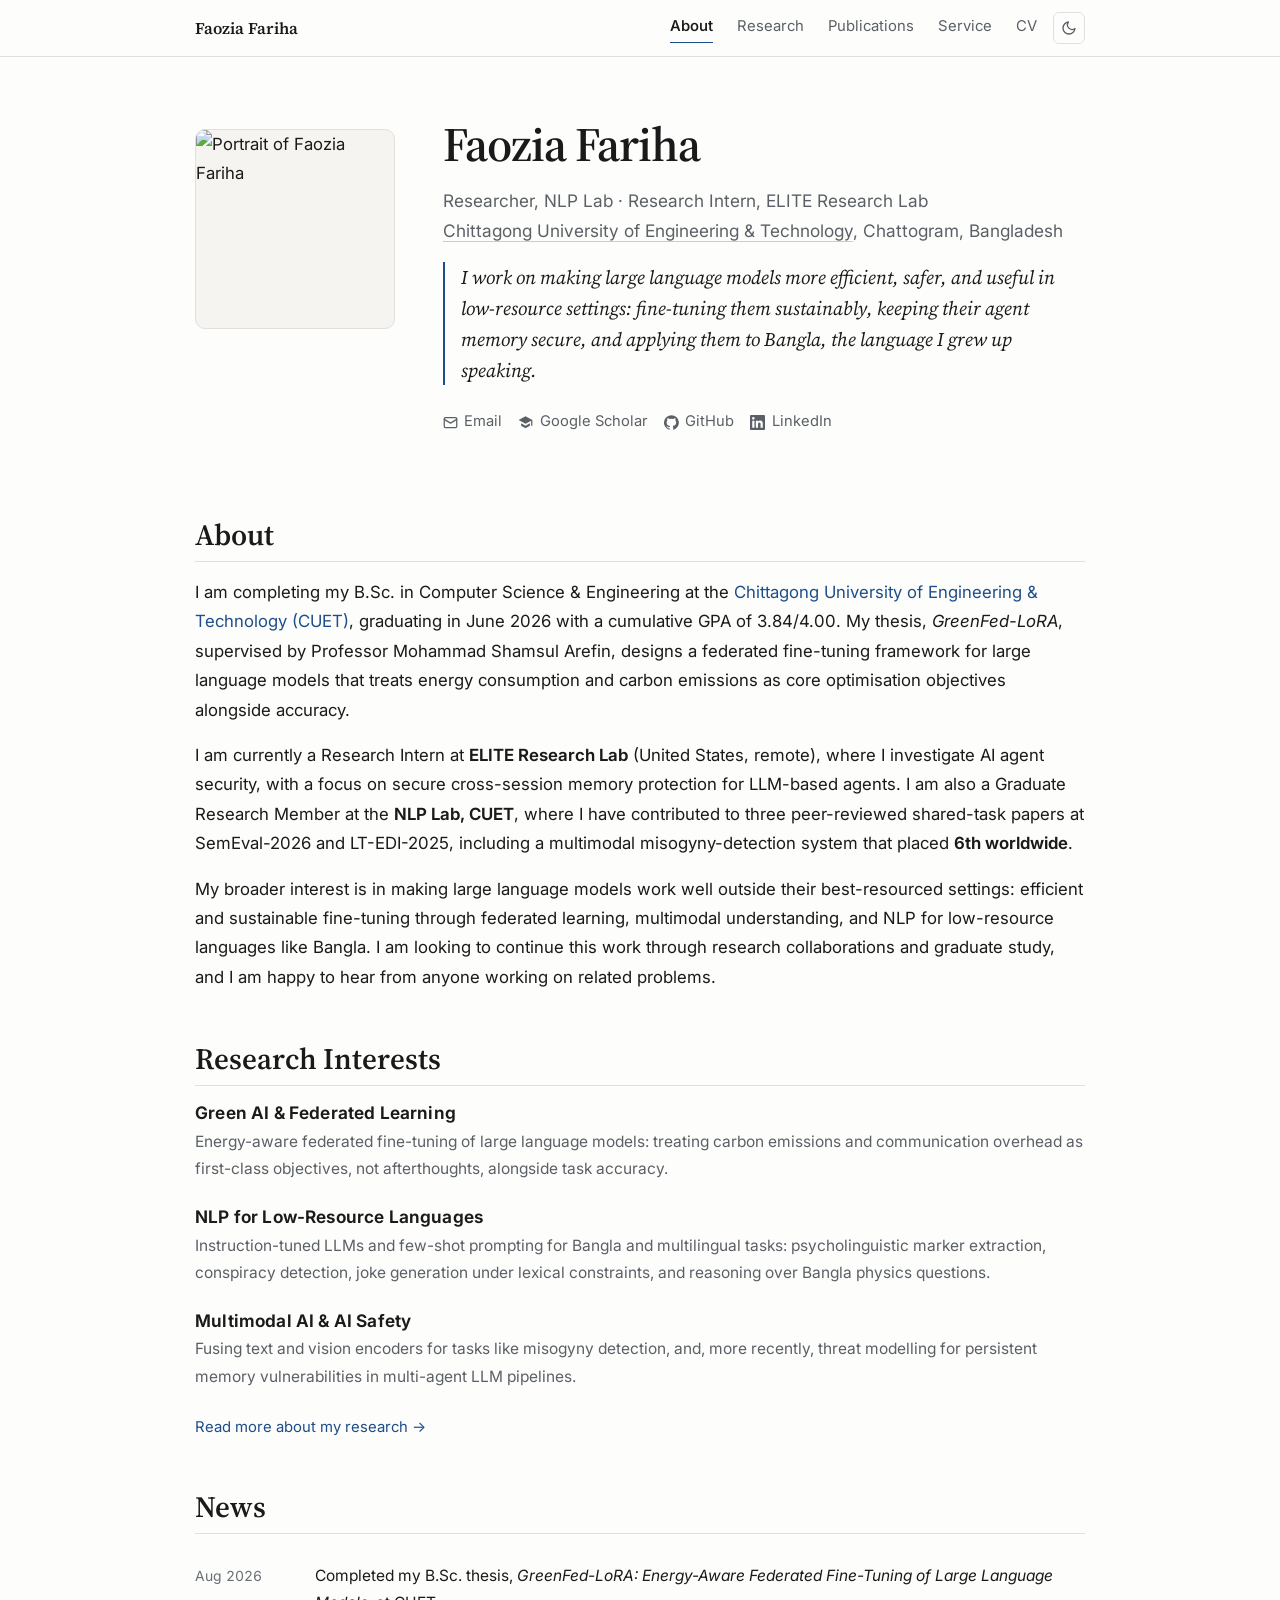
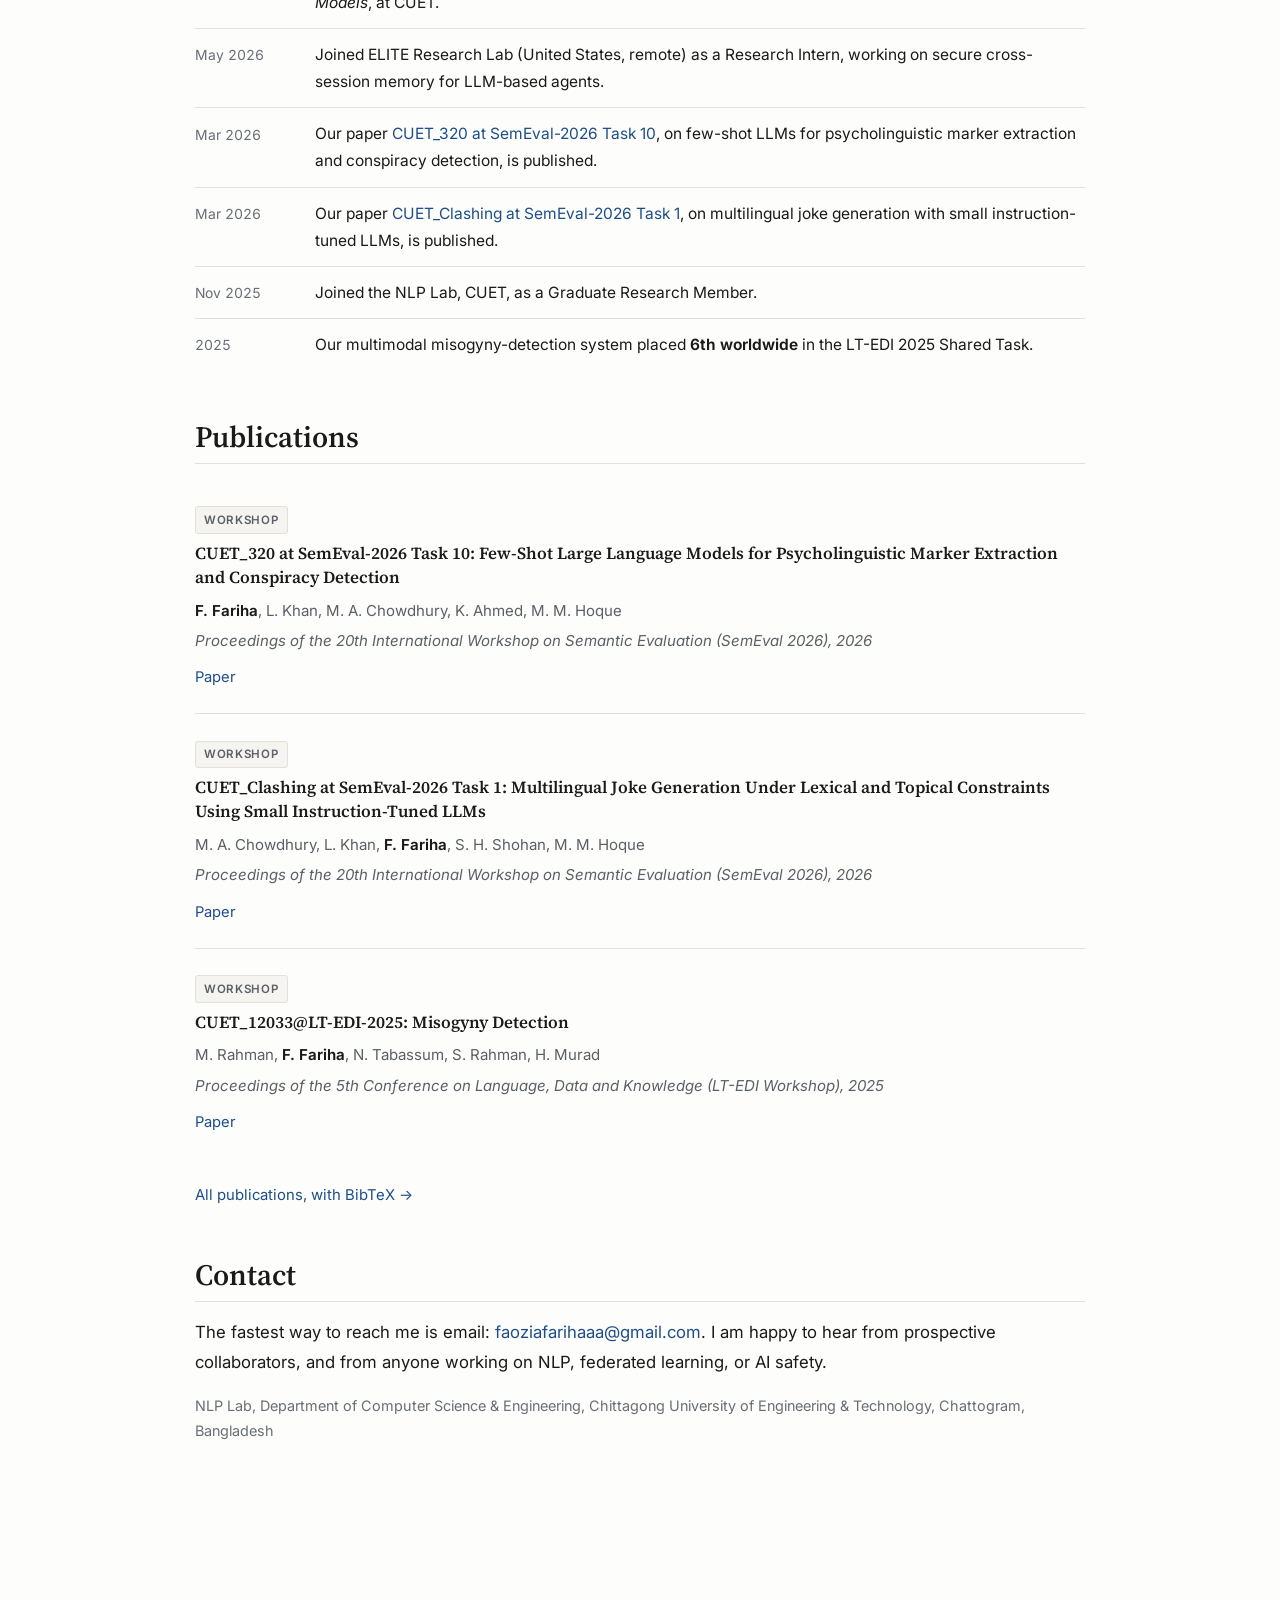
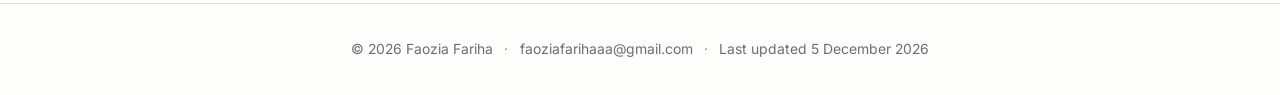
==== commit 184b3533: "Update index.html" ====
--- a/index.html
+++ b/index.html
@@ -13,7 +13,7 @@
 <meta property="og:title" content="Faozia Fariha">
 <meta property="og:description" content="Researcher, NLP Lab, CUET. Large language models, federated learning, multimodal AI, and AI safety.">
 <meta property="og:url" content="https://bountyhunter12.github.io/">
-<meta property="og:image" content="https://bountyhunter12.github.io/assets/img/profile.jpg">
+<meta property="og:image" content="https://bountyhunter12.github.io/assets/img/profile.jpeg">
 <meta name="twitter:card" content="summary">
 
 <link rel="icon" href="assets/img/favicon.svg" type="image/svg+xml">
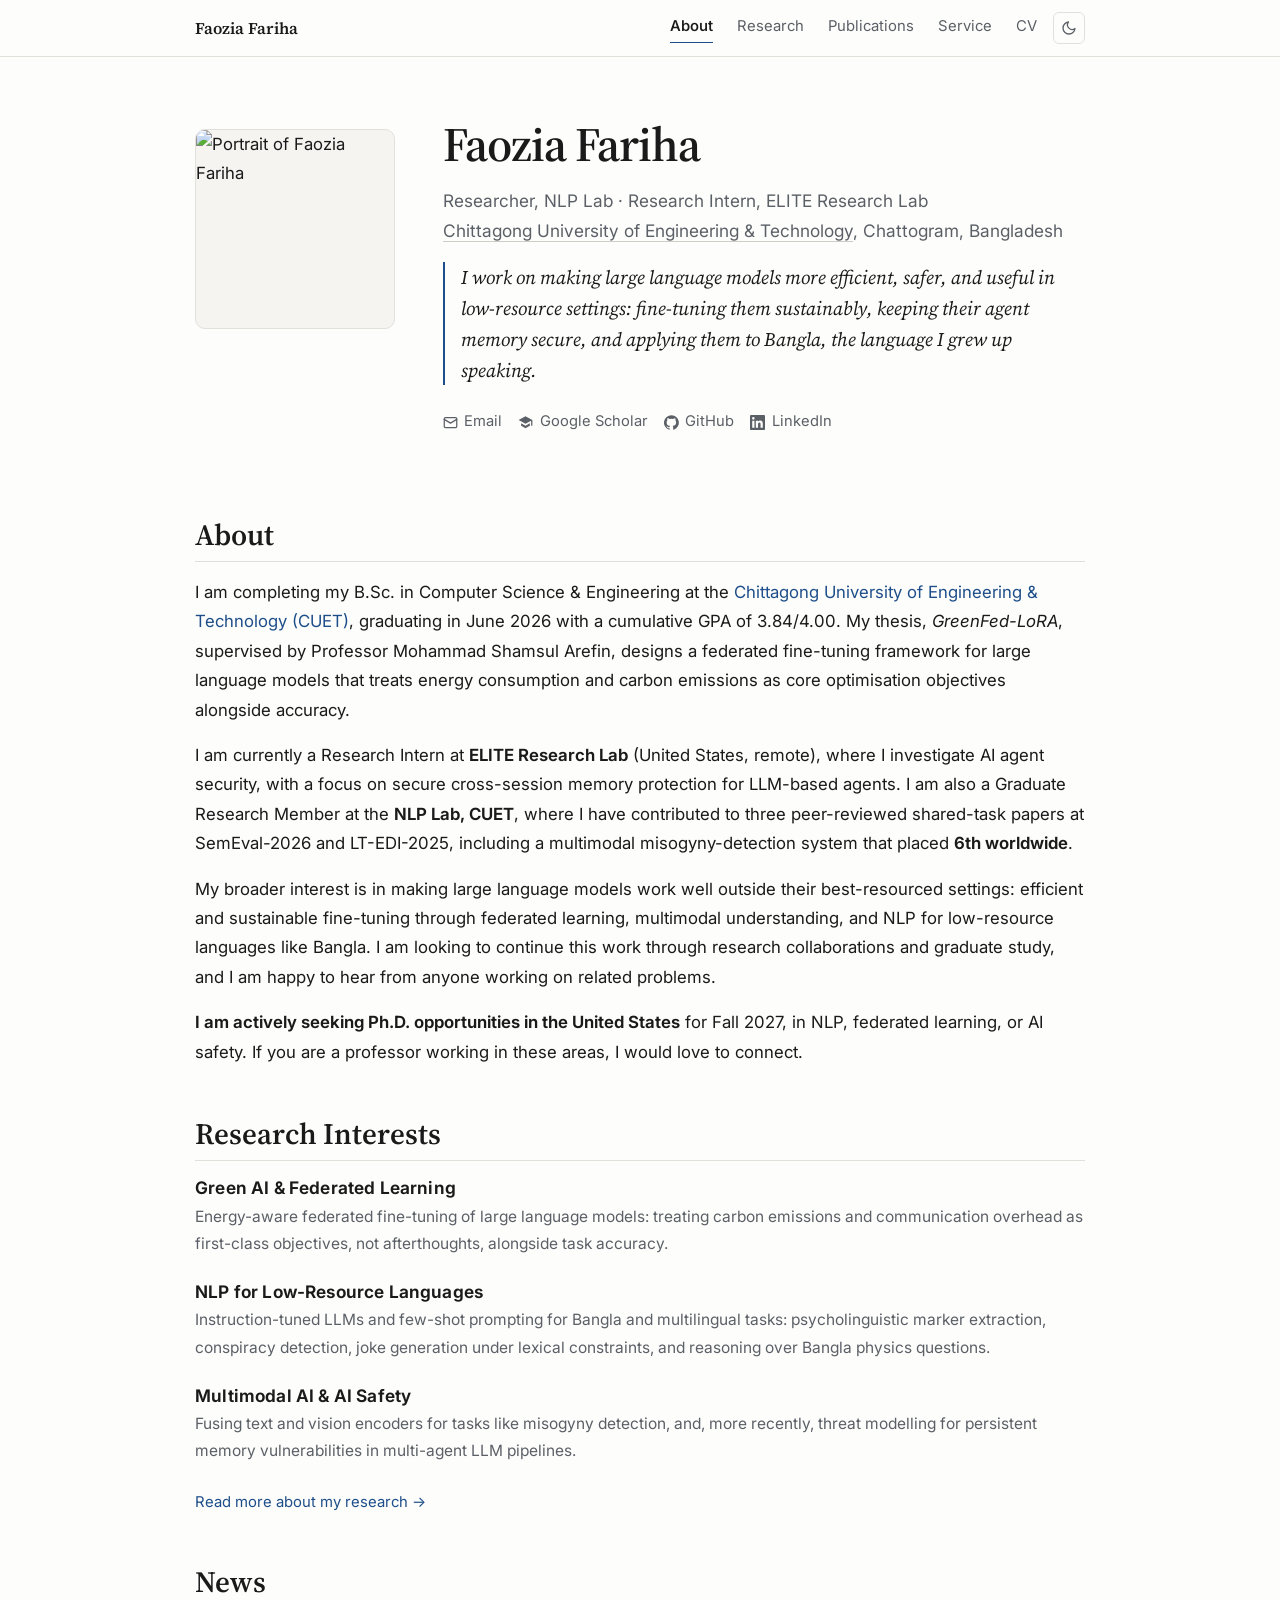
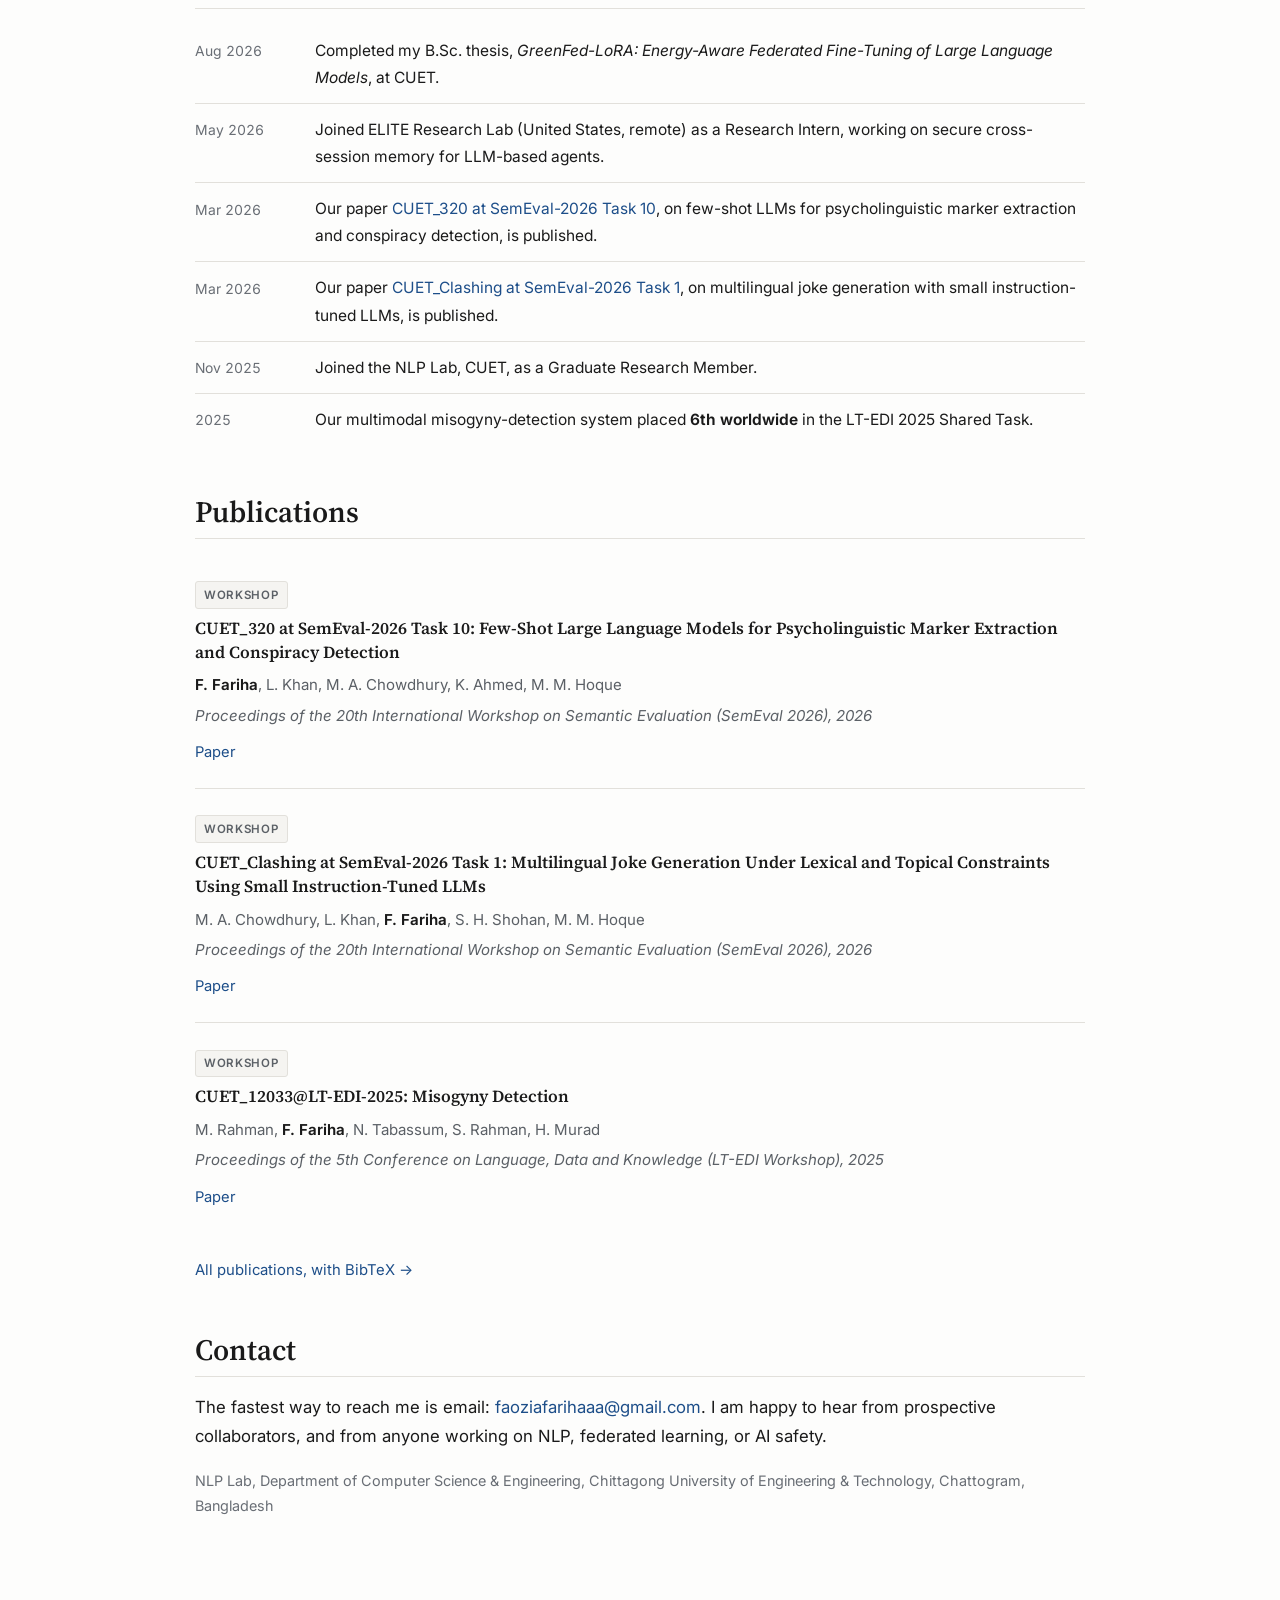
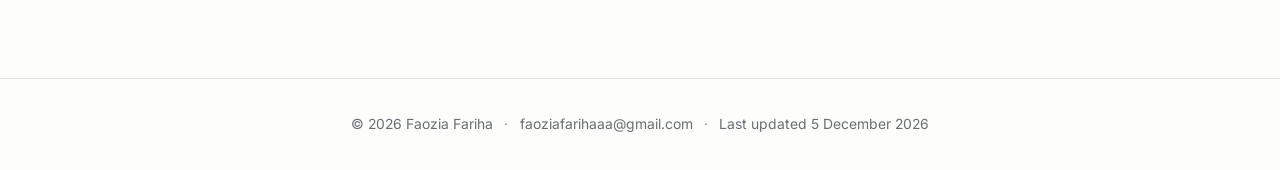
==== commit 1aa34a7d: "Update index.html" ====
--- a/index.html
+++ b/index.html
@@ -131,7 +131,7 @@
 
   <div class="wrap">
 
-    <section id="about">
+        <section id="about">
       <h2>About</h2>
       <p>
         I am completing my B.Sc. in Computer Science &amp; Engineering at the
@@ -158,6 +158,12 @@
         NLP for low-resource languages like Bangla. I am looking to continue
         this work through research collaborations and graduate study, and I
         am happy to hear from anyone working on related problems.
+      </p>
+
+      <p class="phd-callout">
+        <strong>I am actively seeking Ph.D. opportunities in the United States</strong>
+        for Fall&nbsp;2027, in NLP, federated learning, or AI safety. If you
+        are a professor working in these areas, I would love to connect.
       </p>
     </section>
 
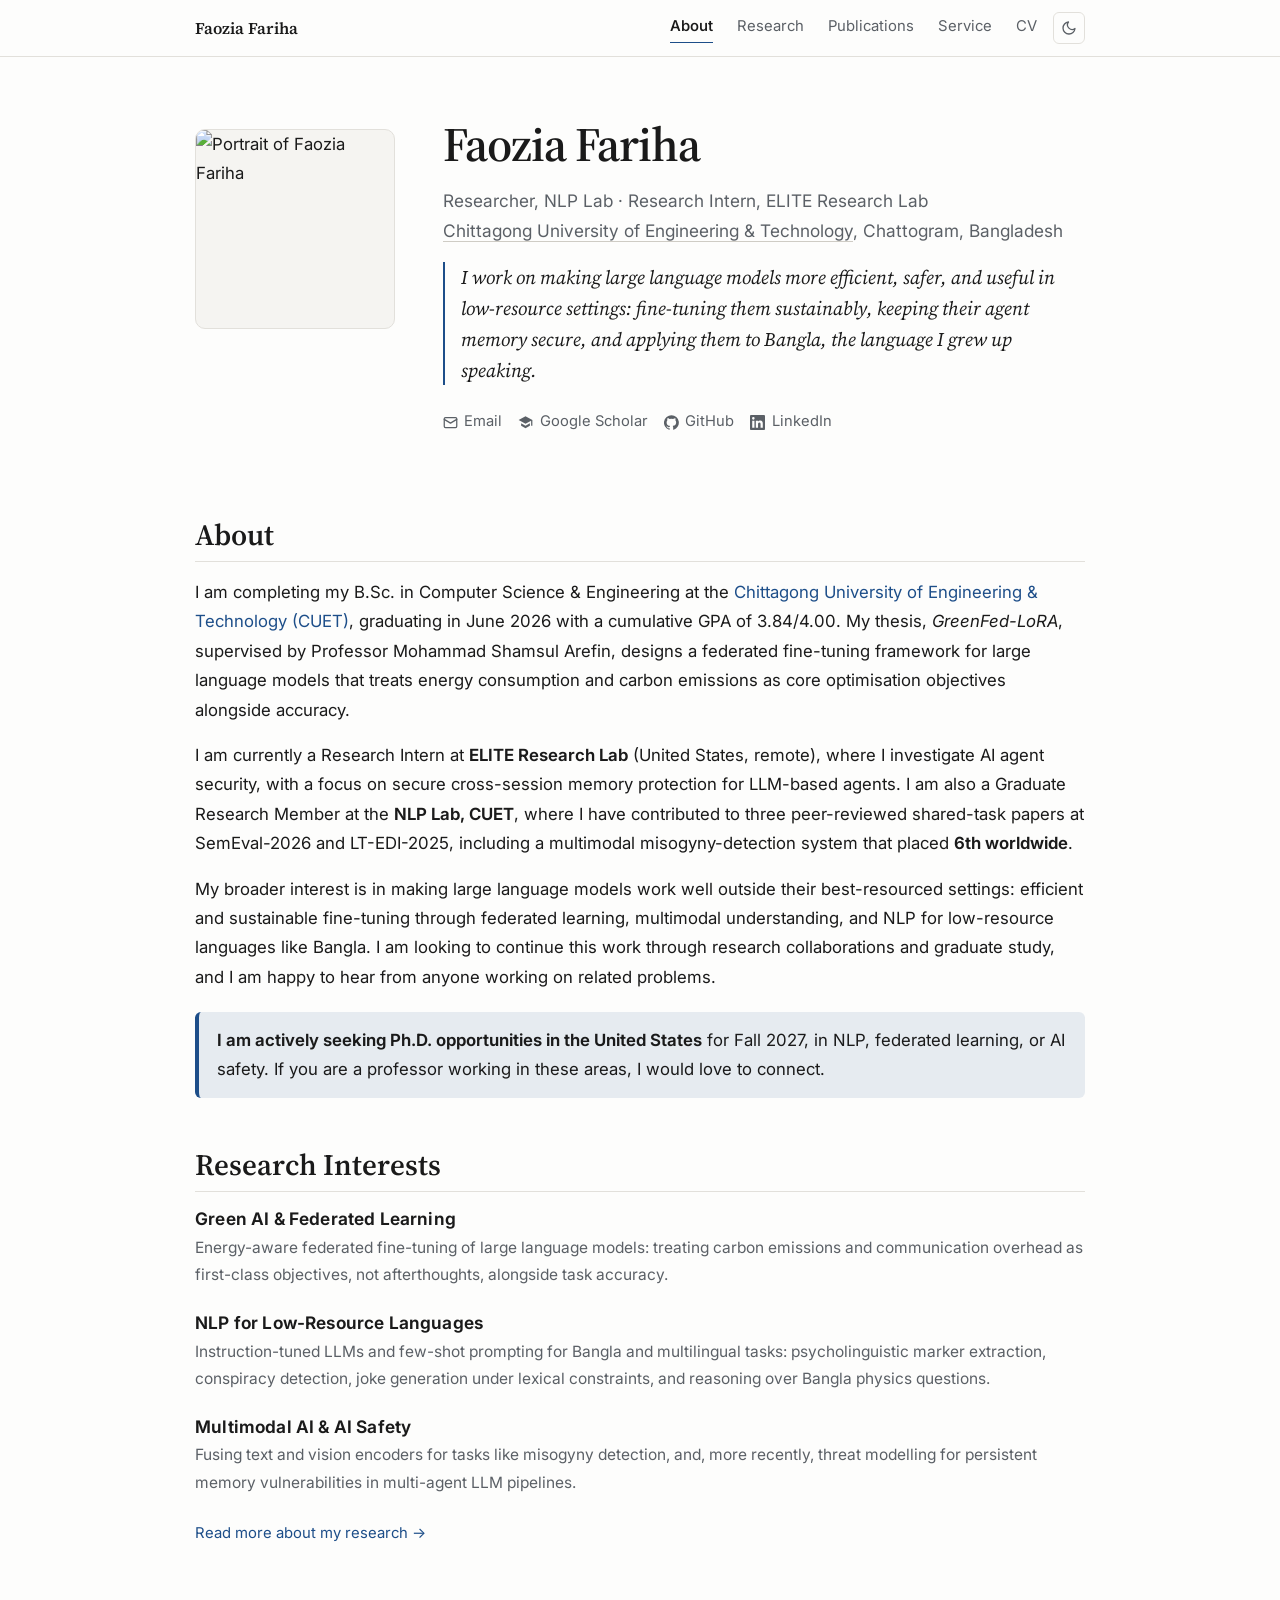
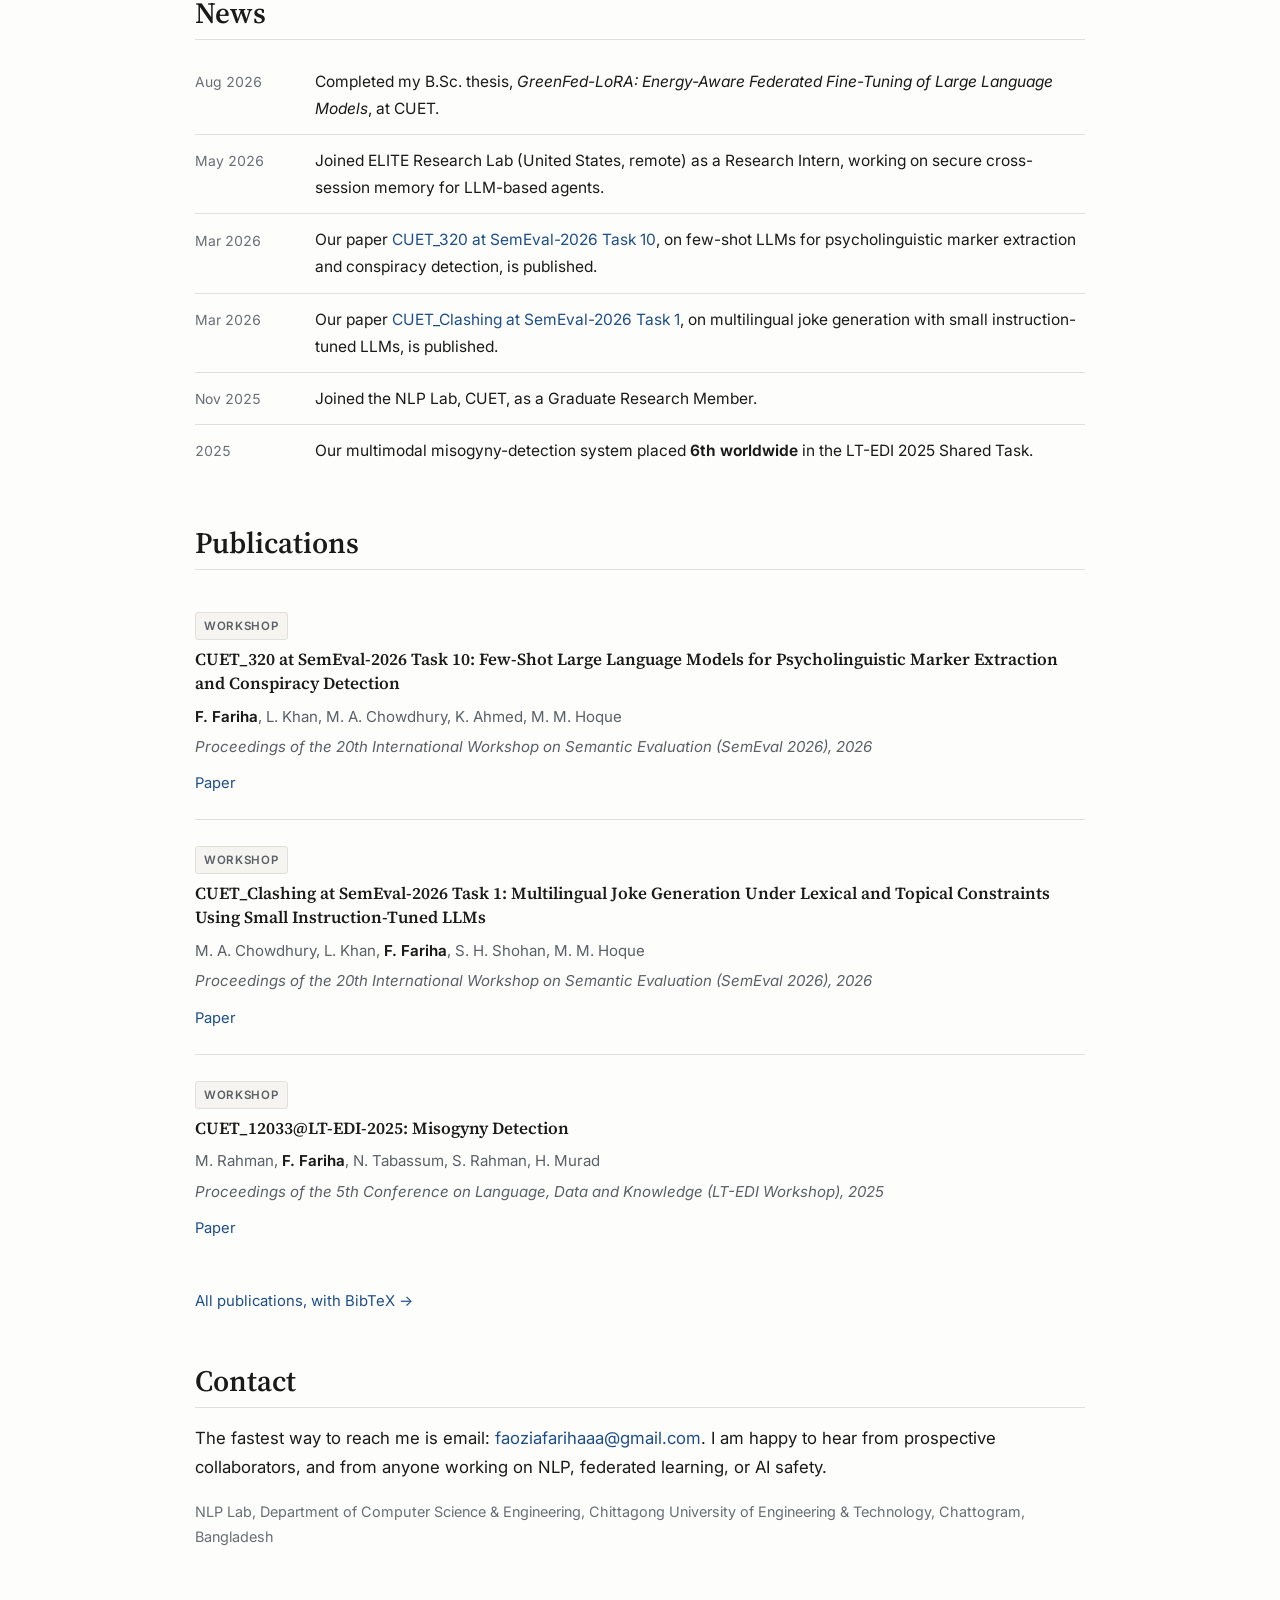
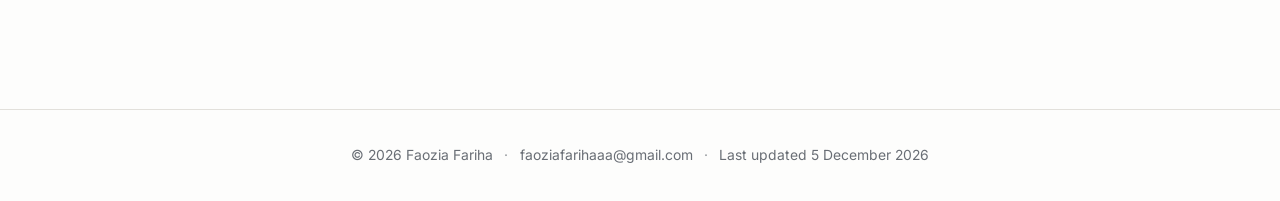
==== commit 6bef6672: "Update profile image URL from .jpg to .jpeg" ====
--- a/index.html
+++ b/index.html
@@ -41,7 +41,7 @@
   "familyName": "Fariha",
   "jobTitle": "Researcher",
   "email": "mailto:faoziafarihaaa@gmail.com",
-  "image": "https://bountyhunter12.github.io/assets/img/profile.jpg",
+  "image": "https://bountyhunter12.github.io/assets/img/profile.jpeg",
   "url": "https://bountyhunter12.github.io/",
   "worksFor": {
     "@type": "CollegeOrUniversity",
--- a/assets/css/style.css
+++ b/assets/css/style.css
@@ -475,7 +475,23 @@
   border: 1px solid var(--border); border-radius: var(--radius-lg);
   margin-bottom: var(--space-6); background: var(--bg-surface);
 }
-
+.phd-callout {
+  margin-top: 1.25rem;
+  padding: 0.85rem 1.1rem;
+  border-left: 4px solid var(--accent);
+  border-radius: 6px;
+  background: color-mix(in srgb, var(--accent) 10%, transparent);
+  animation: phd-pulse 2.2s ease-in-out infinite;
+}
+
+@keyframes phd-pulse {
+  0%, 100% { opacity: 1; }
+  50% { opacity: 0.65; }
+}
+
+@media (prefers-reduced-motion: reduce) {
+  .phd-callout { animation: none; }
+}
 /* Numbered pipeline stages. Plain HTML rather than SVG so the text stays
    selectable, translatable, and legible at every width. */
 .stages { list-style: none; padding: 0; margin: 0 0 var(--space-6); counter-reset: stage; }
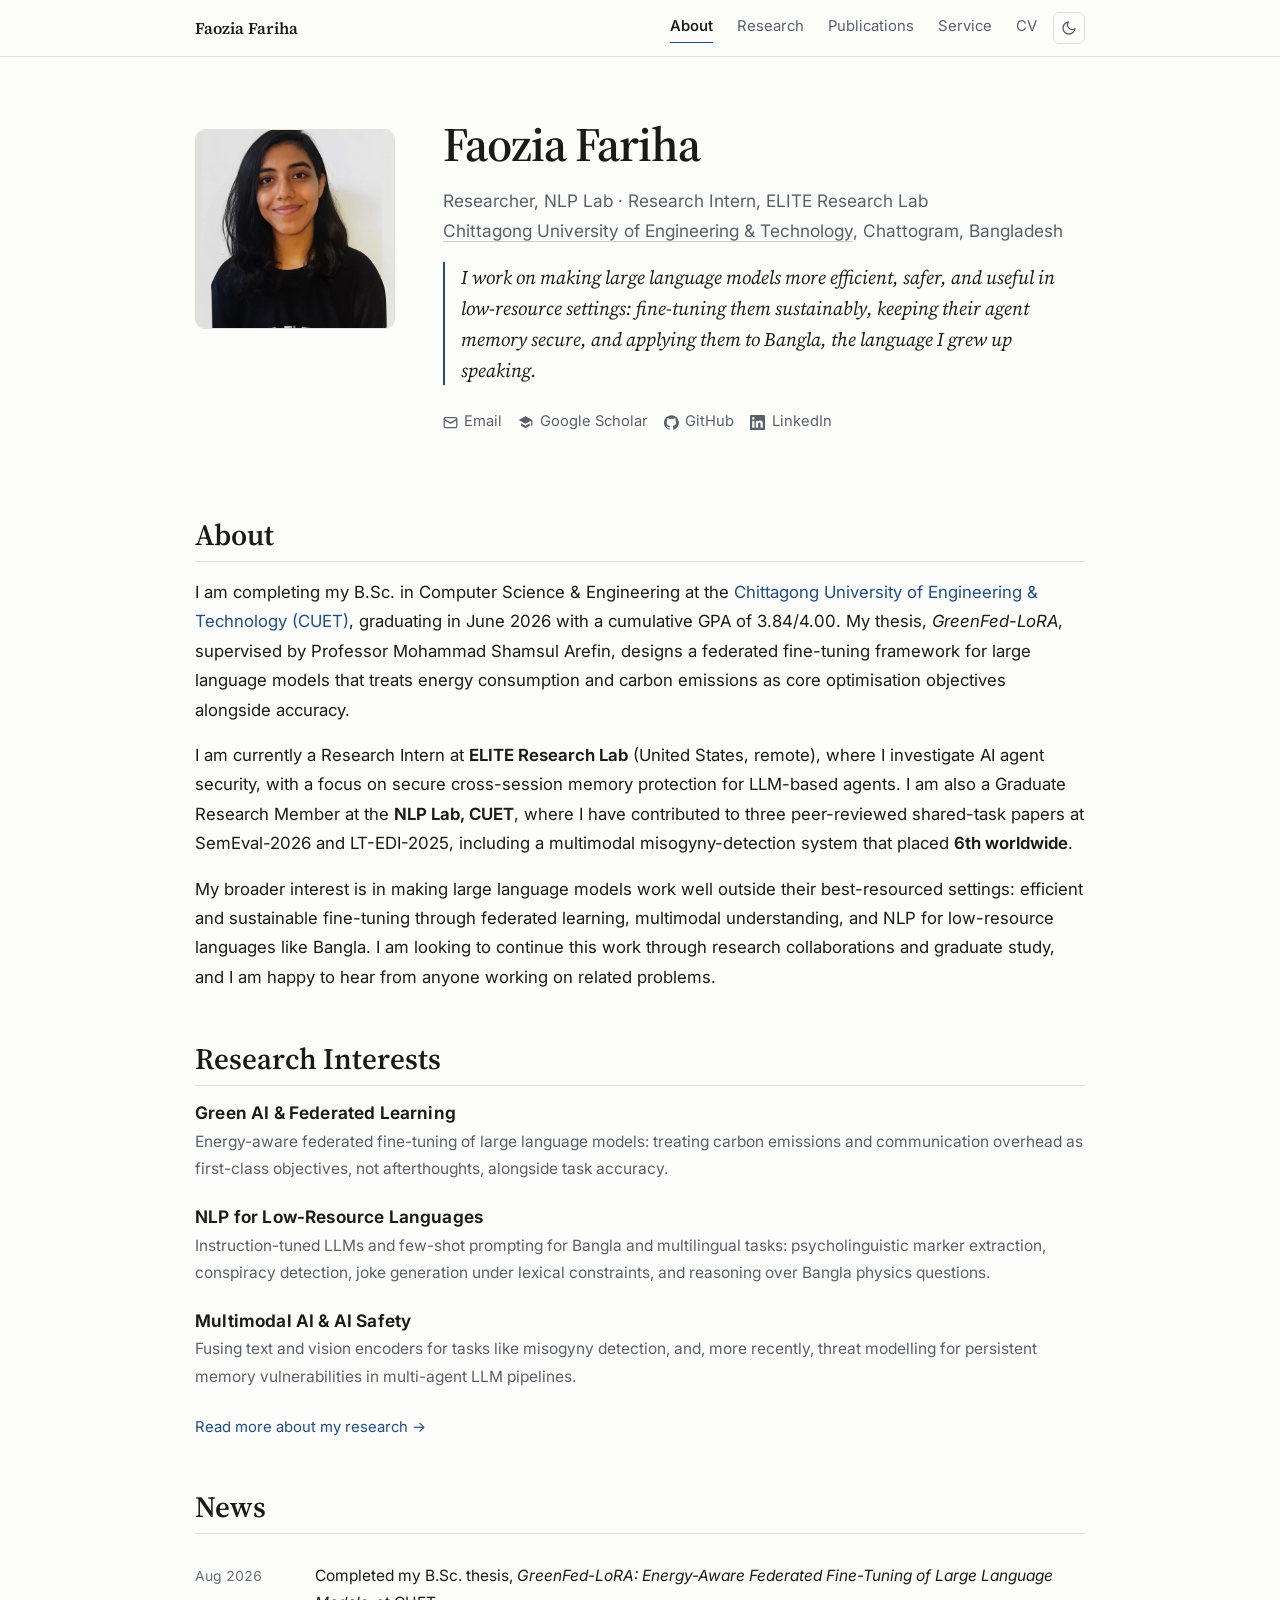
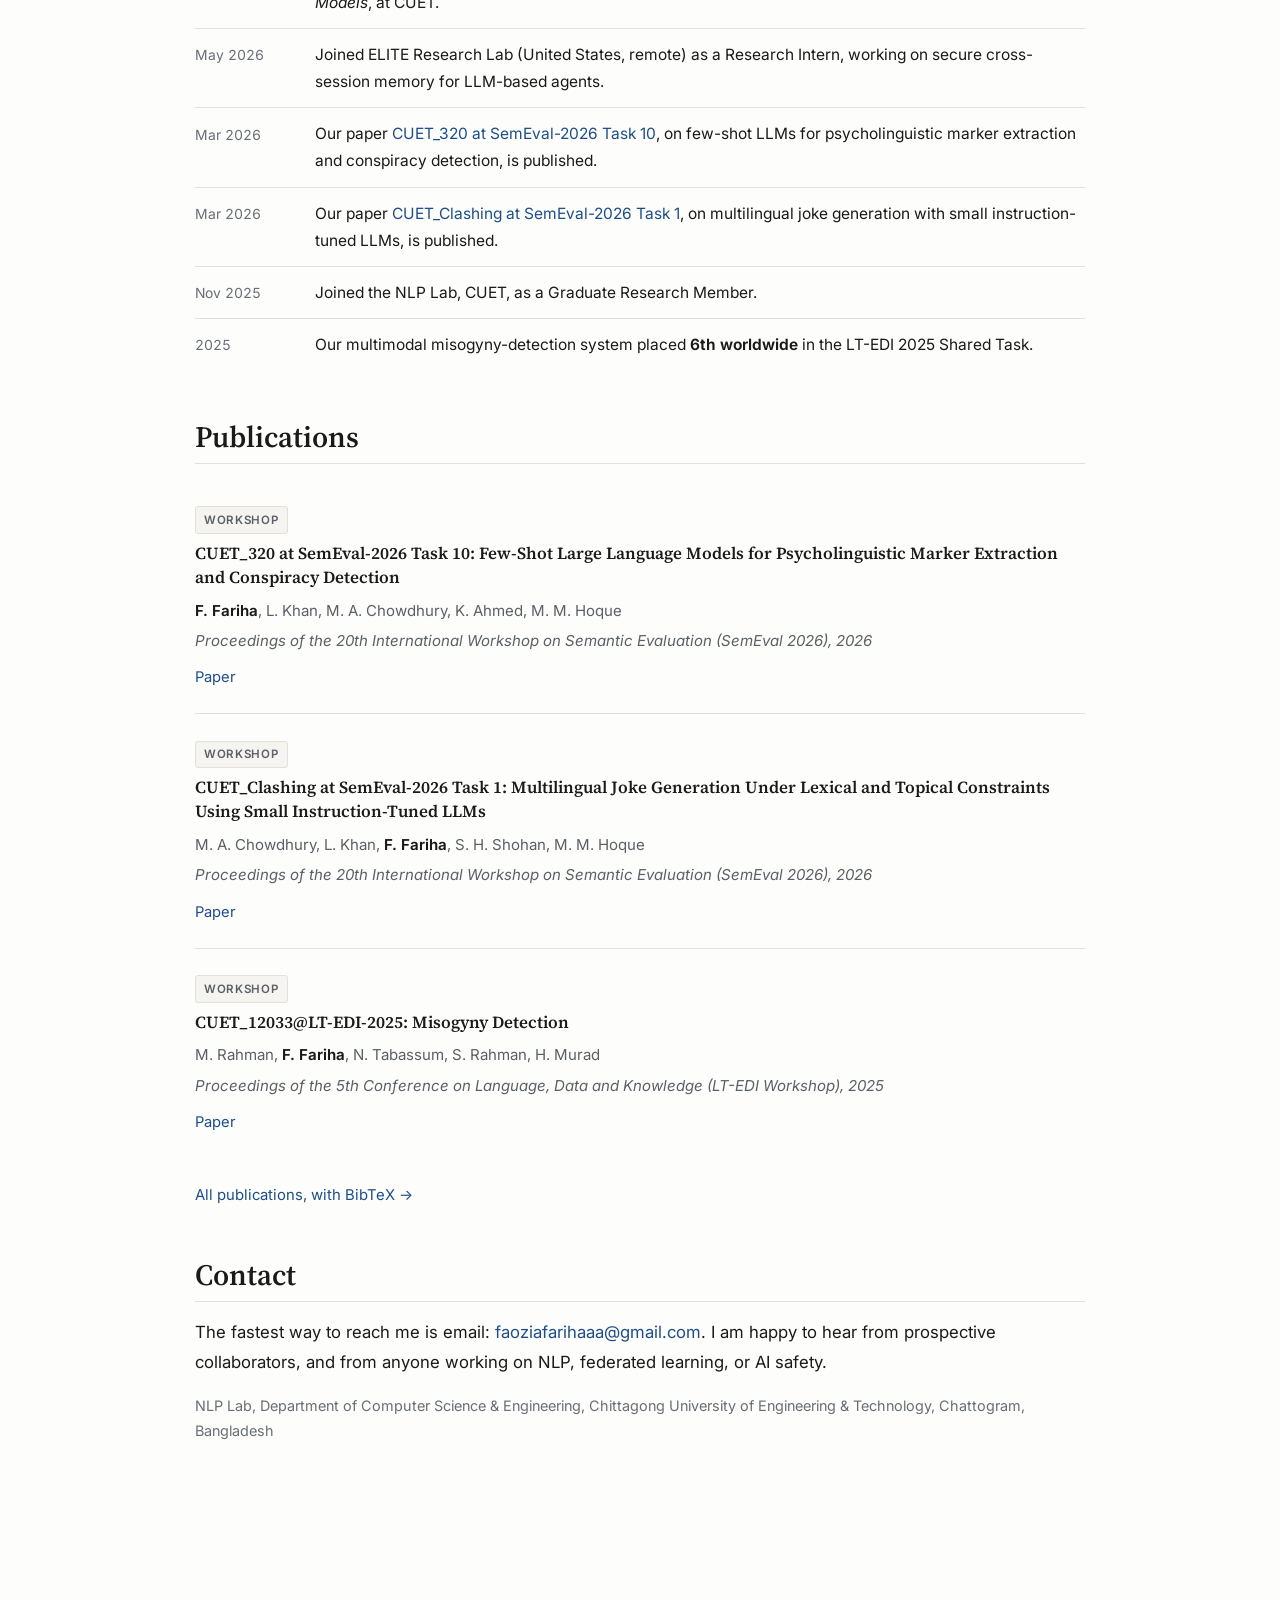
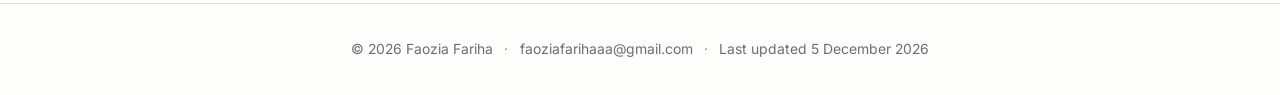
==== commit 29225dcd: "Update profile image extension" ====
--- a/index.html
+++ b/index.html
@@ -17,7 +17,7 @@
 <meta name="twitter:card" content="summary">
 
 <link rel="icon" href="assets/img/favicon.svg" type="image/svg+xml">
-<link rel="apple-touch-icon" href="assets/img/profile.jpg">
+<link rel="apple-touch-icon" href="assets/img/profile.jpeg">
 
 <!-- ===== FONTS - identical on all pages ===== -->
 <link rel="preconnect" href="https://fonts.googleapis.com">
@@ -94,7 +94,7 @@
 
 <main id="main">
   <header class="hero wrap">
-    <img class="hero__photo" src="assets/img/profile.jpg" width="200" height="200"
+    <img class="hero__photo" src="assets/img/profile.jpeg" width="200" height="200"
          alt="Portrait of Faozia Fariha">
     <div>
       <h1 class="hero__name">Faozia Fariha</h1>
@@ -131,7 +131,7 @@
 
   <div class="wrap">
 
-        <section id="about">
+    <section id="about">
       <h2>About</h2>
       <p>
         I am completing my B.Sc. in Computer Science &amp; Engineering at the
@@ -158,12 +158,6 @@
         NLP for low-resource languages like Bangla. I am looking to continue
         this work through research collaborations and graduate study, and I
         am happy to hear from anyone working on related problems.
-      </p>
-
-      <p class="phd-callout">
-        <strong>I am actively seeking Ph.D. opportunities in the United States</strong>
-        for Fall&nbsp;2027, in NLP, federated learning, or AI safety. If you
-        are a professor working in these areas, I would love to connect.
       </p>
     </section>
 
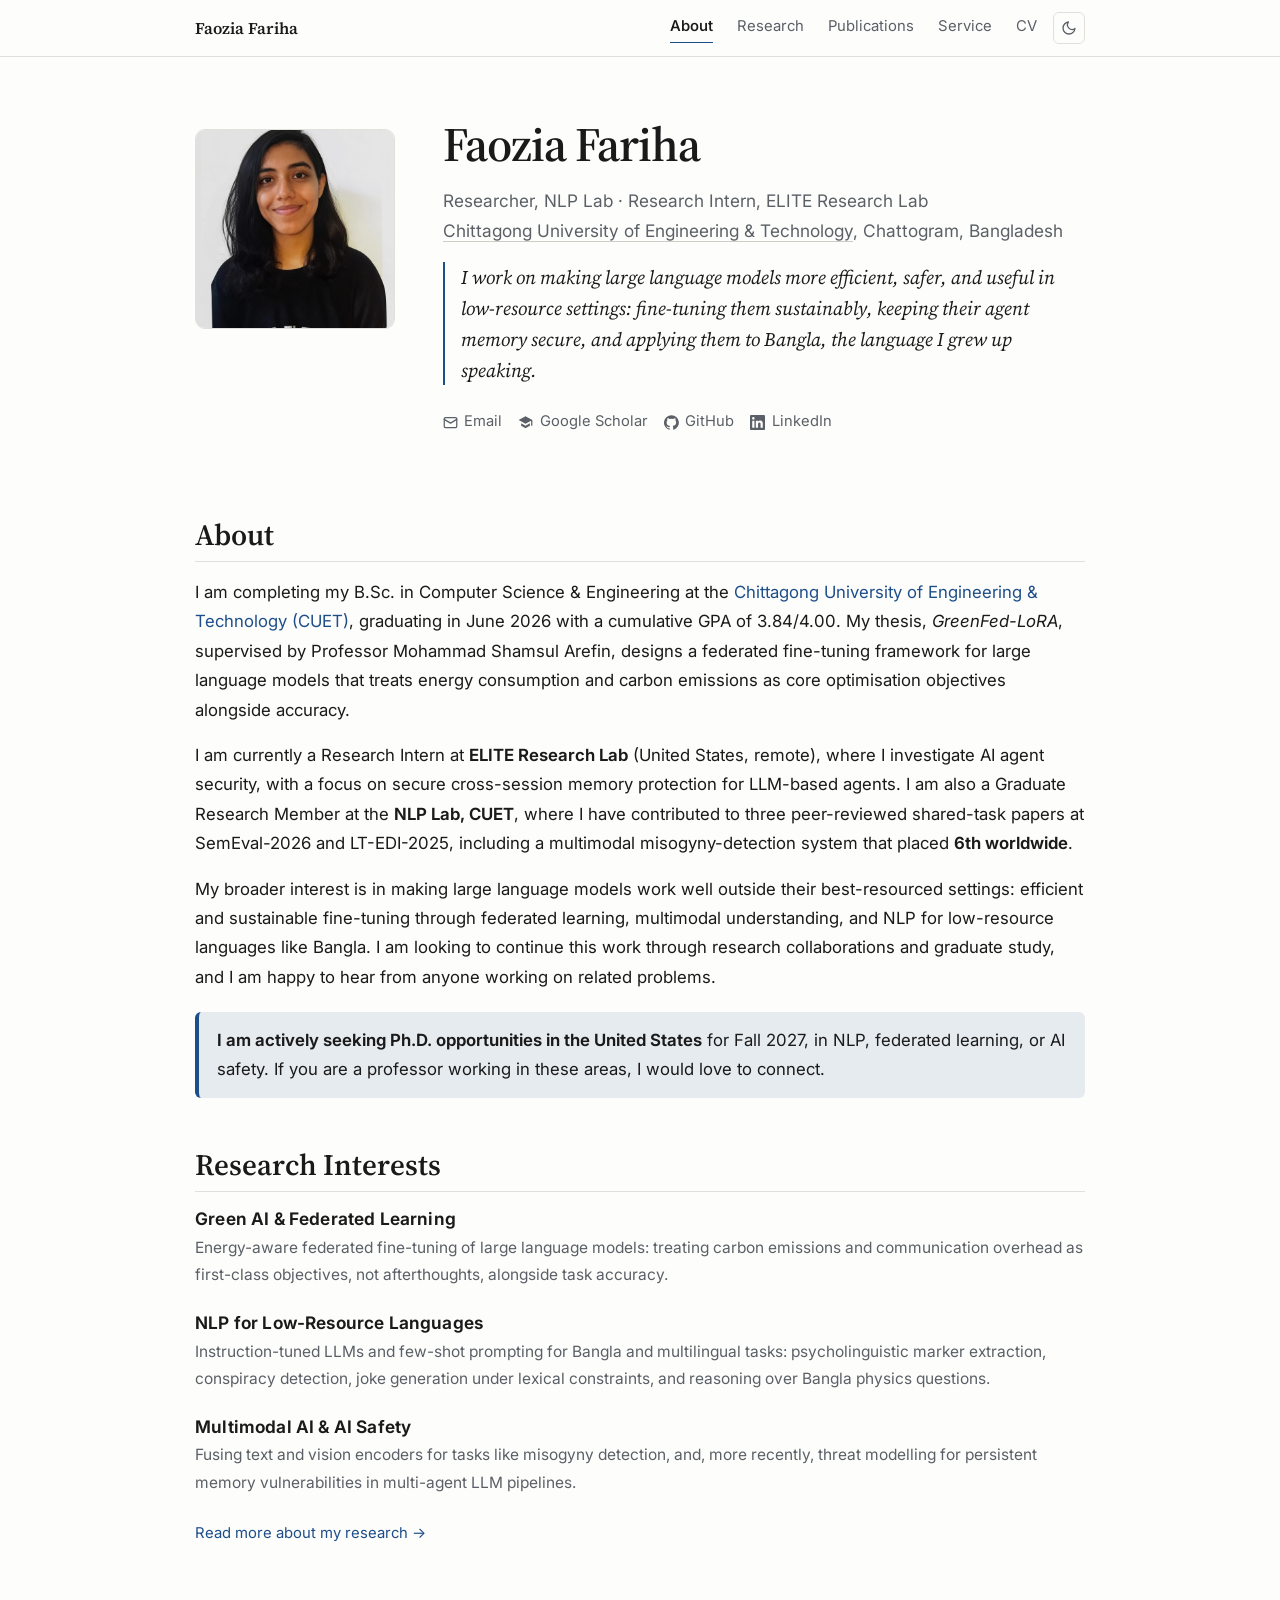
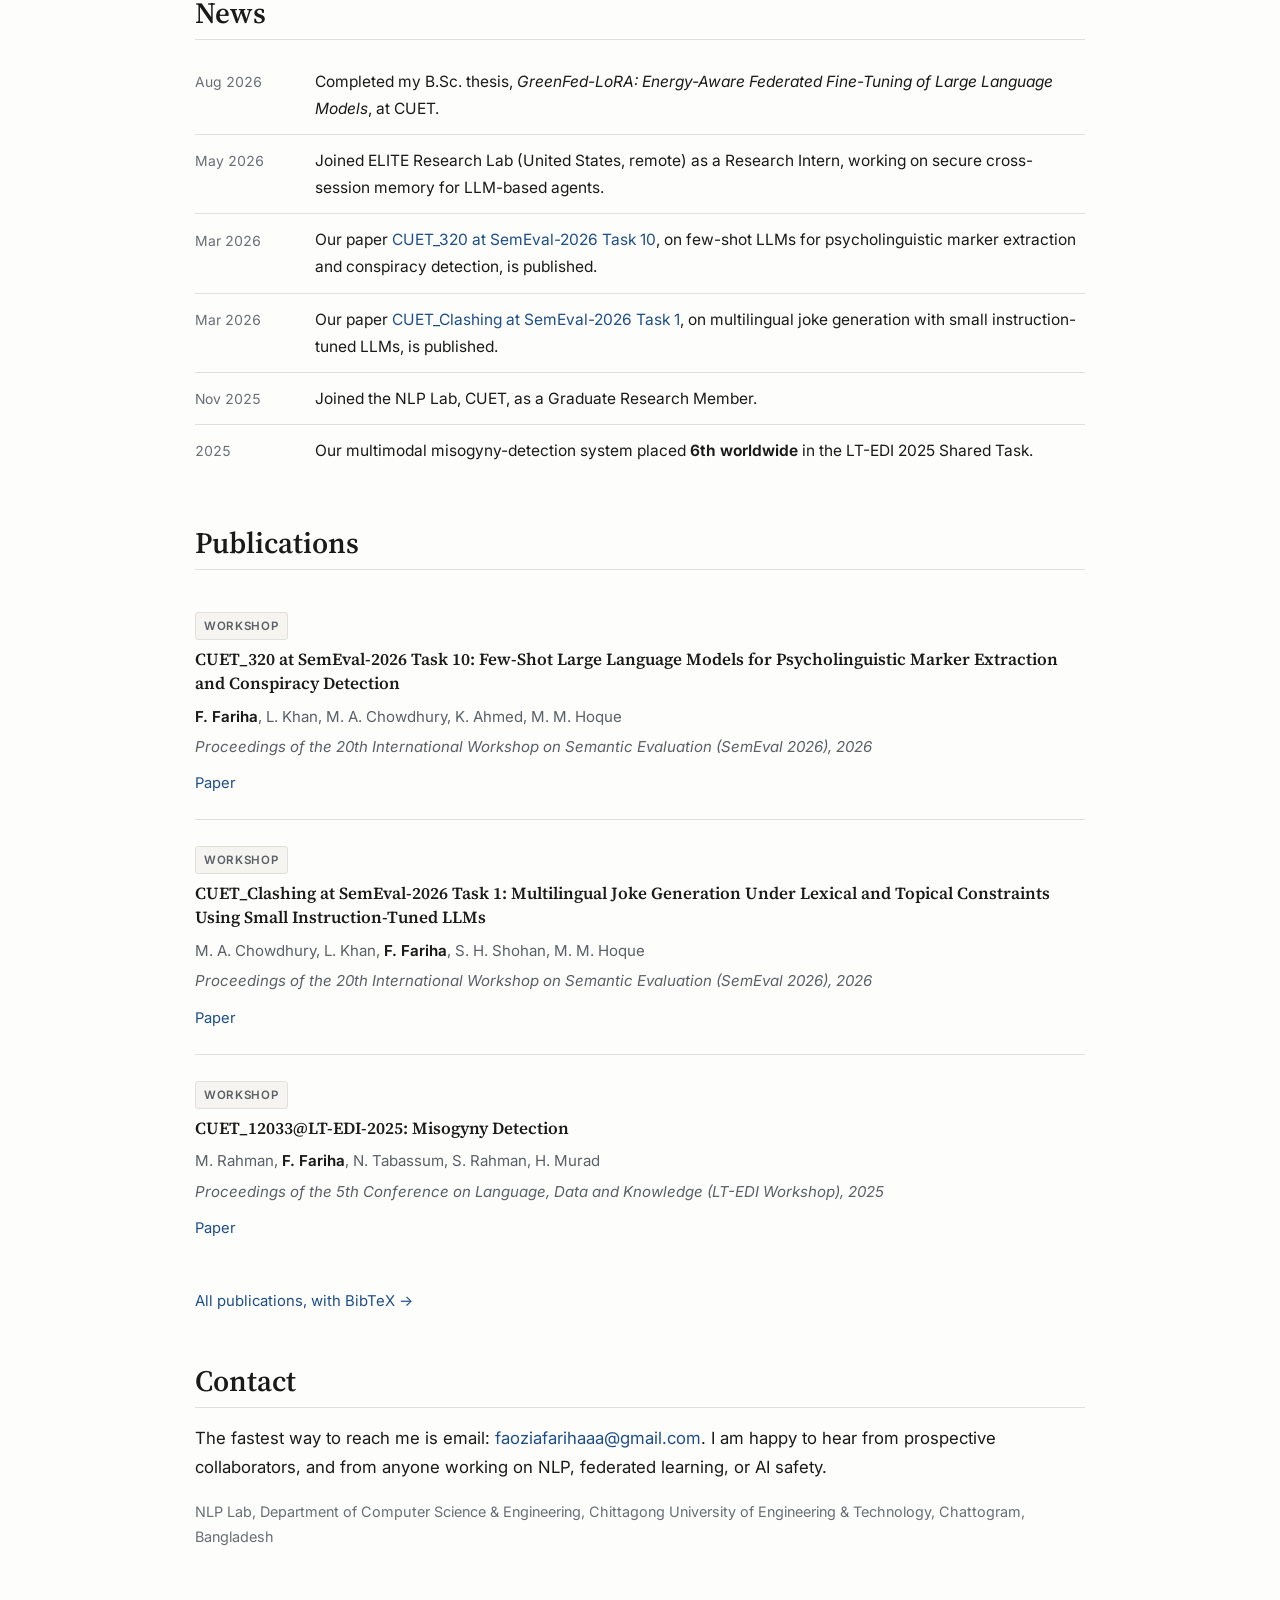
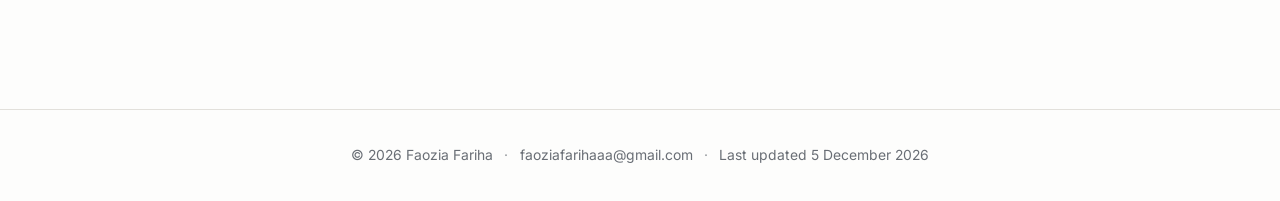
==== commit c2363f02: "Merge remote-tracking branch 'origin/main'" ====
--- a/index.html
+++ b/index.html
@@ -131,7 +131,7 @@
 
   <div class="wrap">
 
-    <section id="about">
+        <section id="about">
       <h2>About</h2>
       <p>
         I am completing my B.Sc. in Computer Science &amp; Engineering at the
@@ -158,6 +158,12 @@
         NLP for low-resource languages like Bangla. I am looking to continue
         this work through research collaborations and graduate study, and I
         am happy to hear from anyone working on related problems.
+      </p>
+
+      <p class="phd-callout">
+        <strong>I am actively seeking Ph.D. opportunities in the United States</strong>
+        for Fall&nbsp;2027, in NLP, federated learning, or AI safety. If you
+        are a professor working in these areas, I would love to connect.
       </p>
     </section>
 
